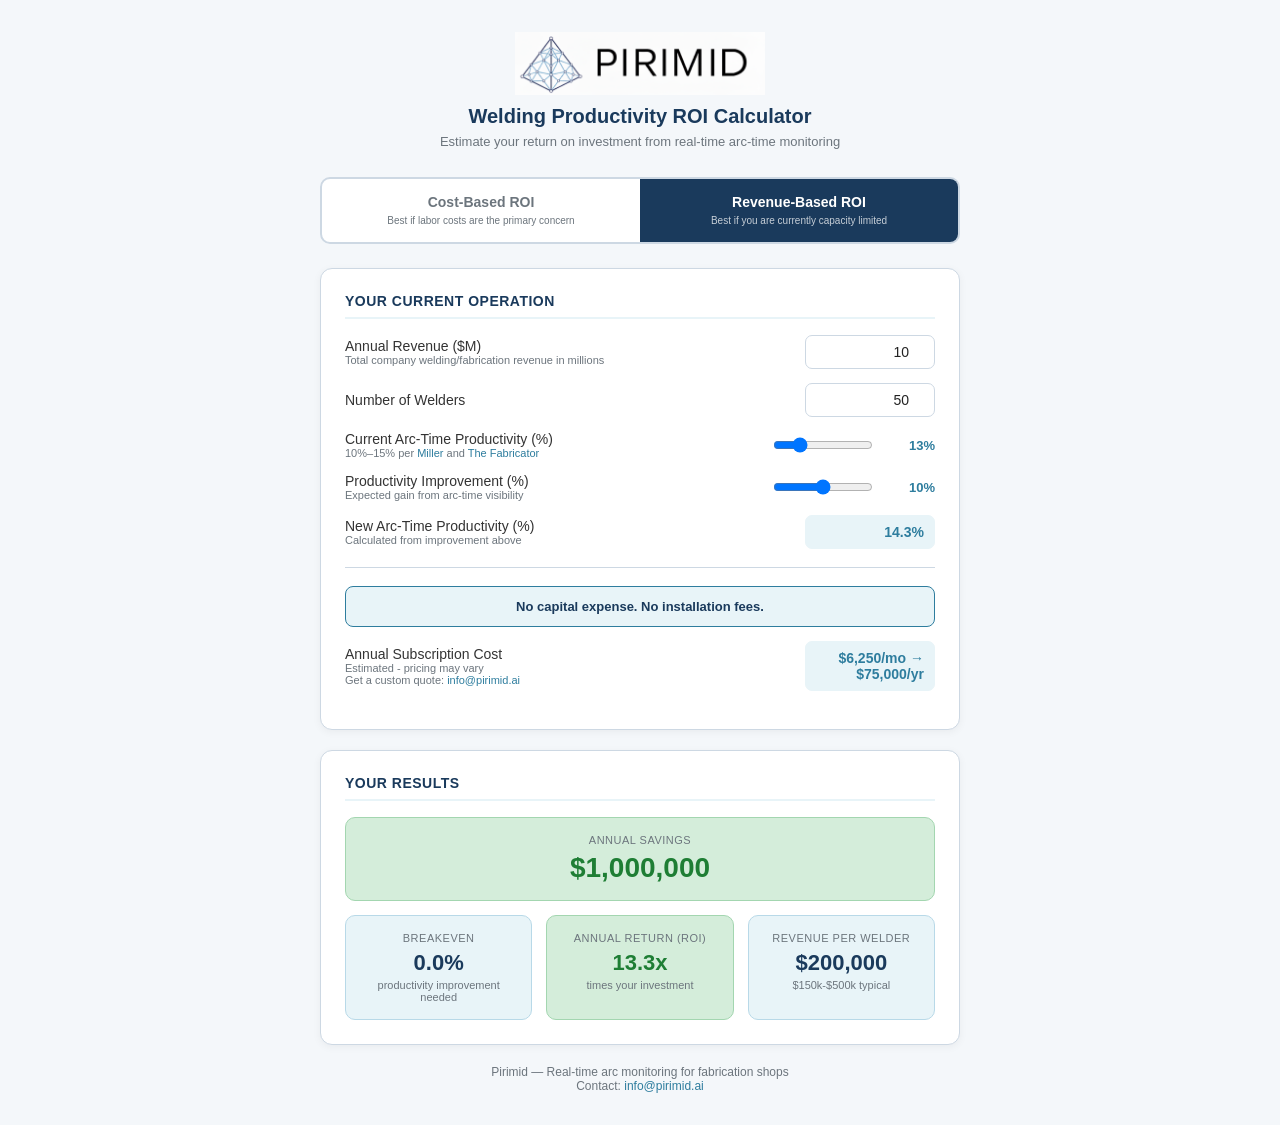
==== pirimid_roi_calculator.html @ 6e3d5af0 "Updated ROI" ====
<!DOCTYPE html>
<html lang="en">

<head>
  <meta charset="UTF-8" />
  <meta name="viewport" content="width=device-width, initial-scale=1.0" />
  <title>Pirimid ROI Calculator</title>
  <link rel="icon" type="image/png" href="PirimidLogo.png">
  <style>
    :root {
      --primary: #1a3a5c;
      --accent: #2e7d9e;
      --accent-light: #e8f4f8;
      --green: #1e7e34;
      --green-light: #d4edda;
      --border: #cdd8e3;
      --muted: #6c757d;
      --white: #ffffff;
      --bg: #f4f7fa;
    }

    * {
      box-sizing: border-box;
      margin: 0;
      padding: 0;
    }

    body {
      font-family: 'Segoe UI', Arial, sans-serif;
      background: var(--bg);
      color: #222;
      min-height: 100vh;
      padding: 32px 16px;
    }

    a {
      color: var(--accent);
      text-decoration: none;
    }

    a:hover {
      text-decoration: underline;
    }

    .container {
      max-width: 640px;
      margin: 0 auto;
    }

    header {
      text-align: center;
      margin-bottom: 28px;
    }

    header .logo {
      font-size: 22px;
      font-weight: 700;
      color: var(--primary);
      letter-spacing: 1px;
    }

    header .logo span {
      color: var(--accent);
    }

    header h1 {
      font-size: 20px;
      font-weight: 600;
      color: var(--primary);
      margin-top: 4px;
    }

    header p {
      font-size: 13px;
      color: var(--muted);
      margin-top: 6px;
    }

    .mode-toggle {
      display: flex;
      background: var(--white);
      border: 2px solid var(--border);
      border-radius: 10px;
      overflow: hidden;
      margin-bottom: 24px;
    }

    .mode-btn {
      flex: 1;
      padding: 14px 10px;
      border: none;
      background: transparent;
      cursor: pointer;
      font-size: 14px;
      font-weight: 600;
      color: var(--muted);
      transition: all 0.2s;
      text-align: center;
      line-height: 1.4;
    }

    .mode-btn .tag {
      display: block;
      font-size: 10px;
      font-weight: 400;
      color: var(--muted);
      margin-top: 2px;
    }

    .mode-btn.active {
      background: var(--primary);
      color: var(--white);
    }

    .mode-btn.active .tag {
      color: rgba(255, 255, 255, 0.75);
    }

    .card {
      background: var(--white);
      border-radius: 12px;
      border: 1px solid var(--border);
      padding: 24px;
      margin-bottom: 20px;
      box-shadow: 0 2px 8px rgba(0, 0, 0, 0.05);
    }

    .card h2 {
      font-size: 14px;
      font-weight: 700;
      color: var(--primary);
      text-transform: uppercase;
      letter-spacing: 0.5px;
      margin-bottom: 16px;
      padding-bottom: 8px;
      border-bottom: 2px solid var(--accent-light);
    }

    .field {
      display: flex;
      align-items: center;
      justify-content: space-between;
      margin-bottom: 14px;
      gap: 12px;
    }

    .field label {
      font-size: 14px;
      color: #333;
      flex: 1;
      min-width: 0;
    }

    .field label .hint {
      display: block;
      font-size: 11px;
      color: var(--muted);
      font-weight: 400;
    }

    .field input[type="number"] {
      width: 130px;
      padding: 8px 10px;
      border: 1.5px solid var(--border);
      border-radius: 7px;
      font-size: 14px;
      text-align: right;
      color: #222;
      transition: border-color 0.15s;
      flex-shrink: 0;
    }

    .field input[type="number"]:focus {
      outline: none;
      border-color: var(--accent);
    }

    .field input[type="range"] {
      width: 100px;
      flex-shrink: 0;
    }

    .range-val {
      width: 50px;
      text-align: right;
      font-size: 13px;
      font-weight: 600;
      color: var(--accent);
      flex-shrink: 0;
    }

    .field .computed {
      width: 130px;
      padding: 8px 10px;
      border: 1.5px solid var(--accent-light);
      border-radius: 7px;
      font-size: 14px;
      text-align: right;
      color: var(--accent);
      font-weight: 600;
      background: var(--accent-light);
      flex-shrink: 0;
    }

    .results-grid {
      display: grid;
      grid-template-columns: 1fr 1fr 1fr;
      gap: 14px;
    }

    .result-box {
      background: var(--accent-light);
      border-radius: 10px;
      padding: 16px 14px;
      text-align: center;
      border: 1px solid #b8d9e8;
    }

    .result-box.highlight {
      background: var(--green-light);
      border-color: #a3d6b0;
    }

    .result-box .label {
      font-size: 11px;
      text-transform: uppercase;
      letter-spacing: 0.5px;
      color: var(--muted);
      margin-bottom: 6px;
    }

    .result-box .value {
      font-size: 22px;
      font-weight: 700;
      color: var(--primary);
    }

    .result-box.highlight .value {
      color: var(--green);
    }

    .result-box .sub {
      font-size: 11px;
      color: var(--muted);
      margin-top: 3px;
    }

    .results-full {
      background: var(--green-light);
      border: 1px solid #a3d6b0;
      border-radius: 10px;
      padding: 16px 14px;
      text-align: center;
      margin-bottom: 14px;
    }

    .results-full .label {
      font-size: 11px;
      text-transform: uppercase;
      letter-spacing: 0.5px;
      color: var(--muted);
      margin-bottom: 6px;
    }

    .results-full .value {
      font-size: 28px;
      font-weight: 700;
      color: var(--green);
    }

    .divider {
      border: none;
      border-top: 1px solid var(--border);
      margin: 18px 0;
    }

    .promo-box {
      background: var(--accent-light);
      border: 1px solid var(--accent);
      border-radius: 8px;
      padding: 12px 16px;
      text-align: center;
      font-size: 13px;
      font-weight: 600;
      color: var(--primary);
      margin-bottom: 14px;
    }

    footer {
      text-align: center;
      font-size: 12px;
      color: var(--muted);
      margin-top: 8px;
    }

    .hidden {
      display: none !important;
    }
  </style>
</head>

<body>
  <div class="container">

    <header>
      <div class="logo"><a href="index.html"><img src="PirimidLogoWebsite.png" alt="Pirimid Logo" width="250"></a></div>
      <h1>Welding Productivity ROI Calculator</h1>
      <p>Estimate your return on investment from real-time arc-time monitoring</p>
    </header>

    <div class="mode-toggle">
      <button class="mode-btn" id="btn-cost" onclick="setMode('cost')">
        Cost-Based ROI
        <span class="tag">Best if labor costs are the primary concern</span>
      </button>
      <button class="mode-btn active" id="btn-revenue" onclick="setMode('revenue')">
        Revenue-Based ROI
        <span class="tag">Best if you are currently capacity limited</span>
      </button>
    </div>

    <!-- COST-BASED PANEL -->
    <div id="panel-cost" class="hidden">
      <div class="card">
        <h2>Your Current Operation</h2>

        <div class="field">
          <label>Welder Hourly Rate
            <span class="hint">Fully-loaded $/hr including benefits</span>
          </label>
          <input type="number" id="c-hourly-rate" value="100" min="0" oninput="calcCost()" />
        </div>

        <div class="field">
          <label>Number of Welders</label>
          <input type="number" id="c-welders" value="1" min="1" oninput="calcCost()" />
        </div>

        <div class="field">
          <label>Shifts per Day</label>
          <input type="number" id="c-shifts" value="1" min="1" max="3" oninput="calcCost()" />
        </div>

        <div class="field">
          <label>Working Days per Year</label>
          <input type="number" id="c-days" value="250" min="1" max="365" oninput="calcCost()" />
        </div>

        <div class="field">
          <label>Current Arc-Time Productivity (%)
            <span class="hint">10%–15% per <a
                href="https://www.millerwelds.com/resources/article-library/what-is-welding-arc-on-time-and-are-you-overestimating-it#:~:text=Overestimating%20welding%20arc%2Don%20time,is%20only%2010%2D12%25."
                target="_blank" rel="noopener noreferrer">Miller</a> and <a
                href="https://www.thefabricator.com/thewelder/article/arcwelding/maximizing-arc-on-time#:~:text=%E2%80%9CFive%20years%20ago%2C%20the%20operator,them%20away%20from%20actually%20welding%3F"
                target="_blank" rel="noopener noreferrer">The Fabricator</a></span>
          </label>
          <input type="range" id="c-current-arc" min="5" max="40" value="13" oninput="calcCost()" />
          <span class="range-val" id="c-current-arc-val">13%</span>
        </div>

        <div class="field">
          <label>Productivity Improvement (%)
            <span class="hint">Expected gain from arc-time visibility</span>
          </label>
          <input type="range" id="c-improvement" min="0" max="20" value="10" oninput="calcCost()" />
          <span class="range-val" id="c-improvement-val">10%</span>
        </div>

        <div class="field">
          <label>New Arc-Time Productivity (%)
            <span class="hint">Calculated from improvement above</span>
          </label>
          <div class="computed" id="c-new-arc">—</div>
        </div>

        <hr class="divider" />

        <div class="promo-box">No capital expense. No installation fees.</div>

        <div class="field">
          <label>Annual Subscription Cost
            <span class="hint">Estimated - pricing may vary</span>
            <span class="hint">Get a custom quote: <a href="mailto:info@pirimid.ai">info@pirimid.ai</a></span>
          </label>
          <div class="computed" id="c-cost-display">—</div>
        </div>
      </div>

      <div class="card">
        <h2>Your Results</h2>
        <div class="results-full">
          <div class="label">Annual Savings</div>
          <div class="value" id="c-savings">—</div>
        </div>
        <div class="results-grid">
          <div class="result-box">
            <div class="label">Breakeven</div>
            <div class="value" id="c-breakeven">—</div>
            <div class="sub">productivity improvement needed</div>
          </div>
          <div class="result-box highlight">
            <div class="label">Annual Return (ROI)</div>
            <div class="value" id="c-roi">—</div>
            <div class="sub">times your investment</div>
          </div>
          <div class="result-box">
            <div class="label">Annual Cost per Welder</div>
            <div class="value" id="c-annual-cost">—</div>
          </div>
        </div>
      </div>
    </div>

    <!-- REVENUE-BASED PANEL -->
    <div id="panel-revenue">
      <div class="card">
        <h2>Your Current Operation</h2>

        <div class="field">
          <label>Annual Revenue ($M)
            <span class="hint">Total company welding/fabrication revenue in millions</span>
          </label>
          <input type="number" id="r-revenue" value="10" min="0" oninput="calcRevenue()" />
        </div>

        <div class="field">
          <label>Number of Welders</label>
          <input type="number" id="r-welders" value="50" min="1" oninput="calcRevenue()" />
        </div>

        <div class="field">
          <label>Current Arc-Time Productivity (%)
            <span class="hint">10%–15% per <a
                href="https://www.millerwelds.com/resources/article-library/what-is-welding-arc-on-time-and-are-you-overestimating-it#:~:text=Overestimating%20welding%20arc%2Don%20time,is%20only%2010%2D12%25."
                target="_blank" rel="noopener noreferrer">Miller</a> and <a
                href="https://www.thefabricator.com/thewelder/article/arcwelding/maximizing-arc-on-time#:~:text=%E2%80%9CFive%20years%20ago%2C%20the%20operator,them%20away%20from%20actually%20welding%3F"
                target="_blank" rel="noopener noreferrer">The Fabricator</a></span>
          </label>
          <input type="range" id="r-current-arc" min="5" max="40" value="13" oninput="calcRevenue()" />
          <span class="range-val" id="r-current-arc-val">13%</span>
        </div>

        <div class="field">
          <label>Productivity Improvement (%)
            <span class="hint">Expected gain from arc-time visibility</span>
          </label>
          <input type="range" id="r-improvement" min="0" max="20" value="10" oninput="calcRevenue()" />
          <span class="range-val" id="r-improvement-val">10%</span>
        </div>

        <div class="field">
          <label>New Arc-Time Productivity (%)
            <span class="hint">Calculated from improvement above</span>
          </label>
          <div class="computed" id="r-new-arc">—</div>
        </div>

        <hr class="divider" />

        <div class="promo-box">No capital expense. No installation fees.</div>

        <div class="field">
          <label>Annual Subscription Cost
            <span class="hint">Estimated - pricing may vary</span>
            <span class="hint">Get a custom quote: <a href="mailto:info@pirimid.ai">info@pirimid.ai</a></span>
          </label>
          <div class="computed" id="r-cost-display">—</div>
        </div>
      </div>

      <div class="card">
        <h2>Your Results</h2>
        <div class="results-full">
          <div class="label">Annual Savings</div>
          <div class="value" id="r-add-revenue">—</div>
        </div>
        <div class="results-grid">
          <div class="result-box">
            <div class="label">Breakeven</div>
            <div class="value" id="r-breakeven">—</div>
            <div class="sub">productivity improvement needed</div>
          </div>
          <div class="result-box highlight">
            <div class="label">Annual Return (ROI)</div>
            <div class="value" id="r-roi">—</div>
            <div class="sub">times your investment</div>
          </div>
          <div class="result-box">
            <div class="label">Revenue per Welder</div>
            <div class="value" id="r-rev-per-welder">—</div>
            <div class="sub">$150k-$500k typical</div>
          </div>
        </div>
      </div>
    </div>

    <footer>Pirimid &mdash; Real-time arc monitoring for fabrication shops<br />
      Contact: <a href="mailto:info@pirimid.ai">info@pirimid.ai</a></footer>

  </div>

  <script>
    function setMode(mode) {
      document.getElementById('panel-cost').classList.toggle('hidden', mode !== 'cost');
      document.getElementById('panel-revenue').classList.toggle('hidden', mode !== 'revenue');
      document.getElementById('btn-cost').classList.toggle('active', mode === 'cost');
      document.getElementById('btn-revenue').classList.toggle('active', mode === 'revenue');
    }

    function fmt(n) {
      if (!isFinite(n)) return '—';
      return '$' + Math.round(n).toLocaleString();
    }

    function fmtX(n) {
      if (!isFinite(n) || n <= 0) return '—';
      return n.toFixed(1) + 'x';
    }

    function fmtBreakevenPercent(n) {
      if (!isFinite(n) || n <= 0) return '—';
      return n.toFixed(1) + '%';
    }

    function calcCost() {
      const rate = parseFloat(document.getElementById('c-hourly-rate').value) || 0;
      const welders = parseFloat(document.getElementById('c-welders').value) || 0;
      const shifts = parseFloat(document.getElementById('c-shifts').value) || 0;
      const days = parseFloat(document.getElementById('c-days').value) || 0;
      const currentArc = parseFloat(document.getElementById('c-current-arc').value) || 0;
      const improve = parseFloat(document.getElementById('c-improvement').value) / 100 || 0;

      document.getElementById('c-current-arc-val').textContent = document.getElementById('c-current-arc').value + '%';
      document.getElementById('c-improvement-val').textContent = document.getElementById('c-improvement').value + '%';

      const newArc = currentArc * (1 + improve);
      const subMonthly = welders * 125;
      const subAnnual = subMonthly * 12;

      const hoursPerShift = 8;
      const annualHoursPerWelder = hoursPerShift * days;
      const breakevenImprove = annualHoursPerWelder > 0 && rate > 0 ? (125 * 12) / (rate * annualHoursPerWelder) * 100 : Infinity;
      const laborAnnualCost = rate * welders * shifts * hoursPerShift * days;
      const costPerWelder = welders > 0 ? laborAnnualCost / welders : 0;
      const savings = laborAnnualCost * improve;
      const roi = subAnnual > 0 ? savings / subAnnual : Infinity;

      document.getElementById('c-new-arc').textContent = newArc.toFixed(1) + '%';
      document.getElementById('c-cost-display').textContent = '$' + subMonthly.toLocaleString() + '/mo \u2192 $' + subAnnual.toLocaleString() + '/yr';
      document.getElementById('c-annual-cost').textContent = fmt(costPerWelder);
      document.getElementById('c-savings').textContent = fmt(savings);
      document.getElementById('c-breakeven').textContent = fmtBreakevenPercent(breakevenImprove);
      document.getElementById('c-roi').textContent = fmtX(roi);
    }

    function calcRevenue() {
      const revenueM = parseFloat(document.getElementById('r-revenue').value) || 0;
      const revenue = revenueM * 1000000;
      const welders = parseFloat(document.getElementById('r-welders').value) || 0;
      const currentArc = parseFloat(document.getElementById('r-current-arc').value) || 0;
      const improve = parseFloat(document.getElementById('r-improvement').value) / 100 || 0;

      document.getElementById('r-current-arc-val').textContent = document.getElementById('r-current-arc').value + '%';
      document.getElementById('r-improvement-val').textContent = document.getElementById('r-improvement').value + '%';

      const newArc = currentArc * (1 + improve);
      const subMonthly = welders * 125;
      const subAnnual = subMonthly * 12;
      const breakevenImprove = revenue > 0 ? (125 * 12) / revenue * 100 : Infinity;
      const revPerWelder = welders > 0 ? revenue / welders : 0;
      const gainPts = newArc - currentArc;
      const gainPct = currentArc > 0 ? gainPts / currentArc : 0;
      const addRevenue = revenue * gainPct;
      const roi = subAnnual > 0 ? addRevenue / subAnnual : Infinity;

      document.getElementById('r-new-arc').textContent = newArc.toFixed(1) + '%';
      document.getElementById('r-cost-display').textContent = '$' + subMonthly.toLocaleString() + '/mo \u2192 $' + subAnnual.toLocaleString() + '/yr';
      document.getElementById('r-add-revenue').textContent = fmt(addRevenue);
      document.getElementById('r-rev-per-welder').textContent = fmt(revPerWelder);
      document.getElementById('r-breakeven').textContent = fmtBreakevenPercent(breakevenImprove);
      document.getElementById('r-roi').textContent = fmtX(roi);
    }

    calcCost();
    calcRevenue();
  </script>
</body>

</html>
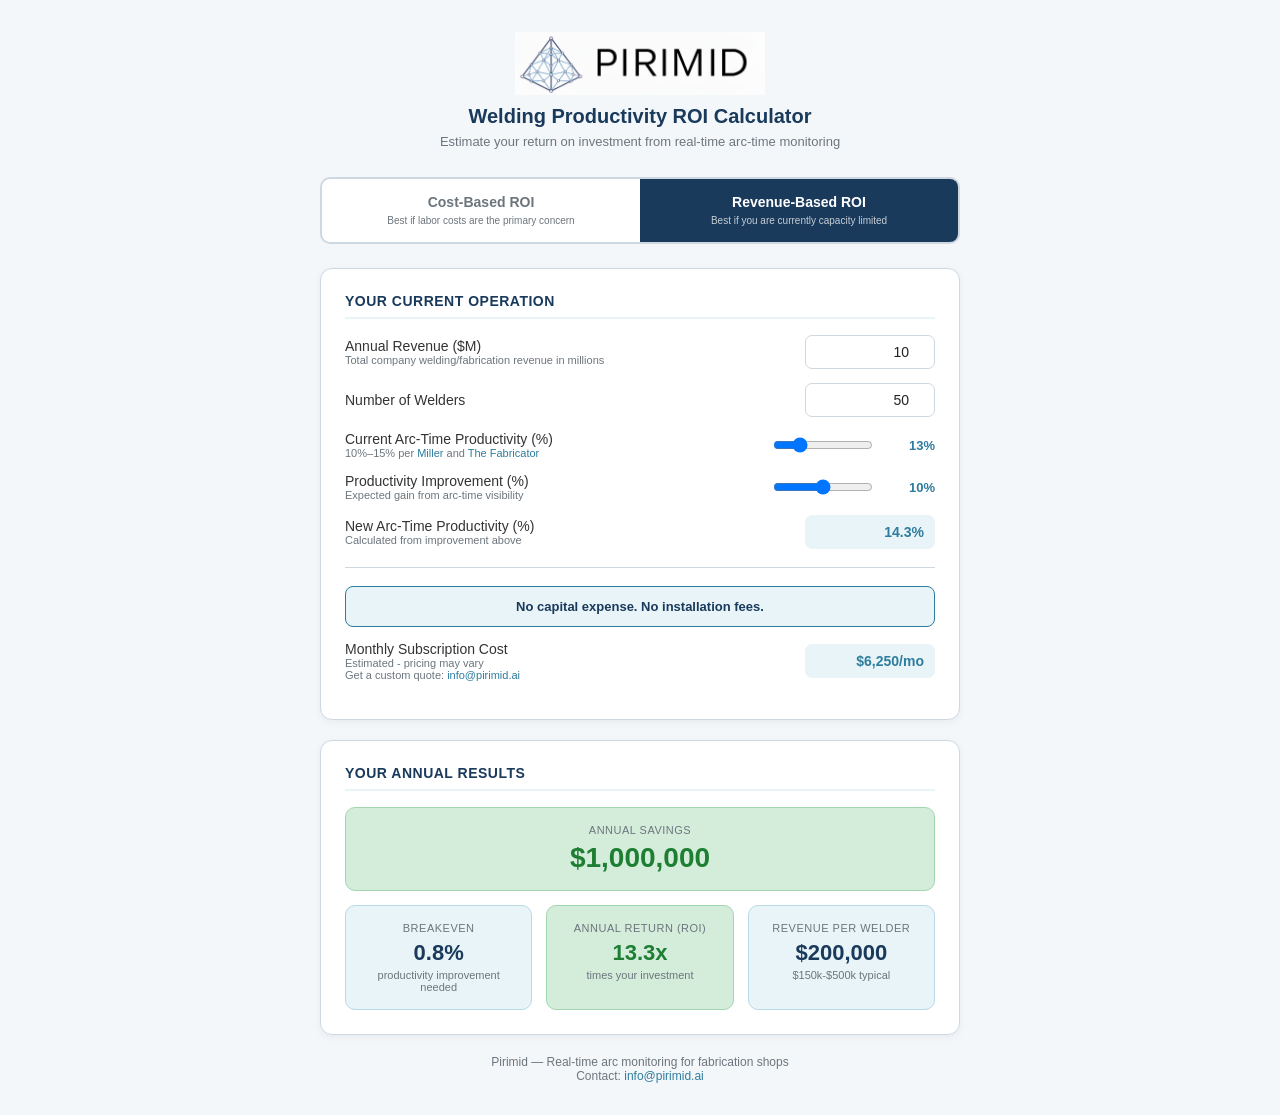
==== commit ad91a138: "Updated wording." ====
--- a/pirimid_roi_calculator.html
+++ b/pirimid_roi_calculator.html
@@ -333,7 +333,7 @@
 
         <div class="field">
           <label>Number of Welders</label>
-          <input type="number" id="c-welders" value="1" min="1" oninput="calcCost()" />
+          <input type="number" id="c-welders" value="10" min="1" oninput="calcCost()" />
         </div>
 
         <div class="field">
@@ -378,7 +378,7 @@
         <div class="promo-box">No capital expense. No installation fees.</div>
 
         <div class="field">
-          <label>Annual Subscription Cost
+          <label>Monthly Subscription Cost
             <span class="hint">Estimated - pricing may vary</span>
             <span class="hint">Get a custom quote: <a href="mailto:info@pirimid.ai">info@pirimid.ai</a></span>
           </label>
@@ -387,7 +387,7 @@
       </div>
 
       <div class="card">
-        <h2>Your Results</h2>
+        <h2>Your Annual Results</h2>
         <div class="results-full">
           <div class="label">Annual Savings</div>
           <div class="value" id="c-savings">—</div>
@@ -404,7 +404,7 @@
             <div class="sub">times your investment</div>
           </div>
           <div class="result-box">
-            <div class="label">Annual Cost per Welder</div>
+            <div class="label">Labor Cost per Welder</div>
             <div class="value" id="c-annual-cost">—</div>
           </div>
         </div>
@@ -460,7 +460,7 @@
         <div class="promo-box">No capital expense. No installation fees.</div>
 
         <div class="field">
-          <label>Annual Subscription Cost
+          <label>Monthly Subscription Cost
             <span class="hint">Estimated - pricing may vary</span>
             <span class="hint">Get a custom quote: <a href="mailto:info@pirimid.ai">info@pirimid.ai</a></span>
           </label>
@@ -469,7 +469,7 @@
       </div>
 
       <div class="card">
-        <h2>Your Results</h2>
+        <h2>Your Annual Results</h2>
         <div class="results-full">
           <div class="label">Annual Savings</div>
           <div class="value" id="r-add-revenue">—</div>
@@ -546,7 +546,7 @@
       const roi = subAnnual > 0 ? savings / subAnnual : Infinity;
 
       document.getElementById('c-new-arc').textContent = newArc.toFixed(1) + '%';
-      document.getElementById('c-cost-display').textContent = '$' + subMonthly.toLocaleString() + '/mo \u2192 $' + subAnnual.toLocaleString() + '/yr';
+      document.getElementById('c-cost-display').textContent = '$' + subMonthly.toLocaleString() + '/mo';
       document.getElementById('c-annual-cost').textContent = fmt(costPerWelder);
       document.getElementById('c-savings').textContent = fmt(savings);
       document.getElementById('c-breakeven').textContent = fmtBreakevenPercent(breakevenImprove);
@@ -566,7 +566,7 @@
       const newArc = currentArc * (1 + improve);
       const subMonthly = welders * 125;
       const subAnnual = subMonthly * 12;
-      const breakevenImprove = revenue > 0 ? (125 * 12) / revenue * 100 : Infinity;
+      const breakevenImprove = revenue > 0 ? (125 * 12 * welders) / revenue * 100 : Infinity;
       const revPerWelder = welders > 0 ? revenue / welders : 0;
       const gainPts = newArc - currentArc;
       const gainPct = currentArc > 0 ? gainPts / currentArc : 0;
@@ -574,7 +574,7 @@
       const roi = subAnnual > 0 ? addRevenue / subAnnual : Infinity;
 
       document.getElementById('r-new-arc').textContent = newArc.toFixed(1) + '%';
-      document.getElementById('r-cost-display').textContent = '$' + subMonthly.toLocaleString() + '/mo \u2192 $' + subAnnual.toLocaleString() + '/yr';
+      document.getElementById('r-cost-display').textContent = '$' + subMonthly.toLocaleString() + '/mo';
       document.getElementById('r-add-revenue').textContent = fmt(addRevenue);
       document.getElementById('r-rev-per-welder').textContent = fmt(revPerWelder);
       document.getElementById('r-breakeven').textContent = fmtBreakevenPercent(breakevenImprove);
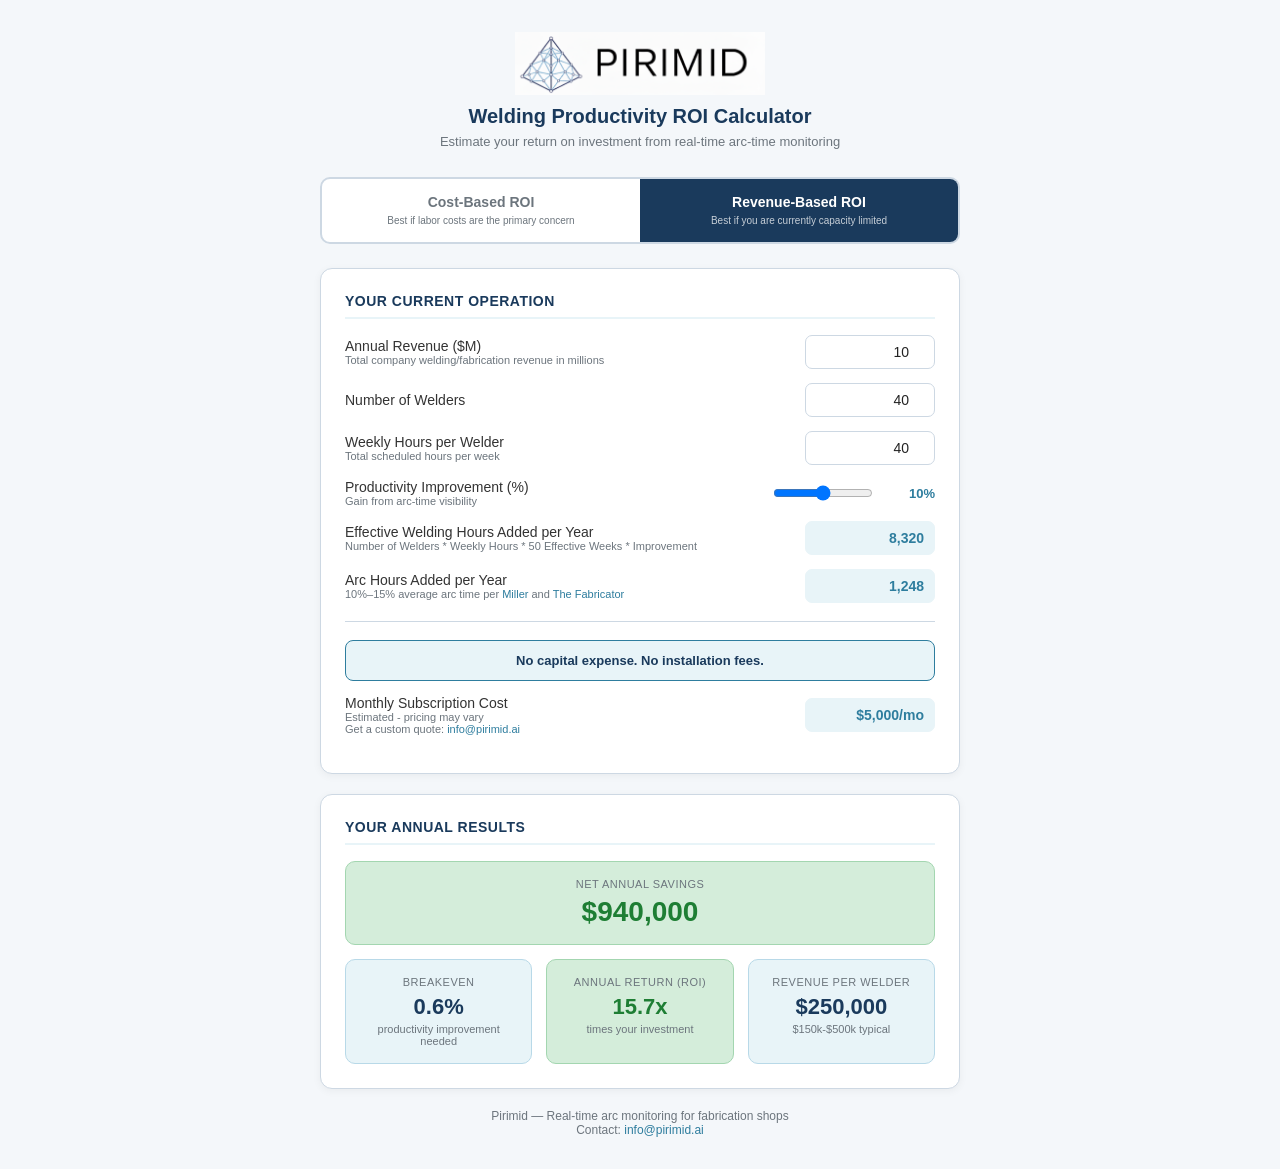
==== commit 8ac8fc7c: "Updated ROI Calculator" ====
--- a/pirimid_roi_calculator.html
+++ b/pirimid_roi_calculator.html
@@ -328,48 +328,44 @@
           <label>Welder Hourly Rate
             <span class="hint">Fully-loaded $/hr including benefits</span>
           </label>
-          <input type="number" id="c-hourly-rate" value="100" min="0" oninput="calcCost()" />
+          <input type="number" id="c-hourly-rate" value="80" min="0" oninput="calcCost()" />
         </div>
 
         <div class="field">
           <label>Number of Welders</label>
-          <input type="number" id="c-welders" value="10" min="1" oninput="calcCost()" />
-        </div>
-
-        <div class="field">
-          <label>Shifts per Day</label>
-          <input type="number" id="c-shifts" value="1" min="1" max="3" oninput="calcCost()" />
-        </div>
-
-        <div class="field">
-          <label>Working Days per Year</label>
-          <input type="number" id="c-days" value="250" min="1" max="365" oninput="calcCost()" />
-        </div>
-
-        <div class="field">
-          <label>Current Arc-Time Productivity (%)
-            <span class="hint">10%–15% per <a
+          <input type="number" id="c-welders" value="40" min="1" oninput="calcCost()" />
+        </div>
+
+        <div class="field">
+          <label>Weekly Hours per Welder
+            <span class="hint">Total scheduled hours per week</span>
+          </label>
+          <input type="number" id="c-weekly-hours" value="40" min="1" oninput="calcCost()" />
+        </div>
+
+        <div class="field">
+          <label>Productivity Improvement (%)
+            <span class="hint">Gain from arc-time visibility</span>
+          </label>
+          <input type="range" id="c-improvement" min="0" max="20" value="10" oninput="calcCost()" />
+          <span class="range-val" id="c-improvement-val">10%</span>
+        </div>
+
+        <div class="field">
+          <label>Effective Welding Hours Added per Year
+            <span class="hint">Number of Welders * Weekly Hours * 52 Weeks * Improvement</span>
+          </label>
+          <div class="computed" id="c-welding-hours">—</div>
+        </div>
+
+        <div class="field">
+          <label>Arc Hours Added per Year
+            <span class="hint">10%–15% average arc time per <a
                 href="https://www.millerwelds.com/resources/article-library/what-is-welding-arc-on-time-and-are-you-overestimating-it#:~:text=Overestimating%20welding%20arc%2Don%20time,is%20only%2010%2D12%25."
                 target="_blank" rel="noopener noreferrer">Miller</a> and <a
                 href="https://www.thefabricator.com/thewelder/article/arcwelding/maximizing-arc-on-time#:~:text=%E2%80%9CFive%20years%20ago%2C%20the%20operator,them%20away%20from%20actually%20welding%3F"
                 target="_blank" rel="noopener noreferrer">The Fabricator</a></span>
           </label>
-          <input type="range" id="c-current-arc" min="5" max="40" value="13" oninput="calcCost()" />
-          <span class="range-val" id="c-current-arc-val">13%</span>
-        </div>
-
-        <div class="field">
-          <label>Productivity Improvement (%)
-            <span class="hint">Expected gain from arc-time visibility</span>
-          </label>
-          <input type="range" id="c-improvement" min="0" max="20" value="10" oninput="calcCost()" />
-          <span class="range-val" id="c-improvement-val">10%</span>
-        </div>
-
-        <div class="field">
-          <label>New Arc-Time Productivity (%)
-            <span class="hint">Calculated from improvement above</span>
-          </label>
           <div class="computed" id="c-new-arc">—</div>
         </div>
 
@@ -389,7 +385,7 @@
       <div class="card">
         <h2>Your Annual Results</h2>
         <div class="results-full">
-          <div class="label">Annual Savings</div>
+          <div class="label">Net Annual Savings</div>
           <div class="value" id="c-savings">—</div>
         </div>
         <div class="results-grid">
@@ -425,33 +421,39 @@
 
         <div class="field">
           <label>Number of Welders</label>
-          <input type="number" id="r-welders" value="50" min="1" oninput="calcRevenue()" />
-        </div>
-
-        <div class="field">
-          <label>Current Arc-Time Productivity (%)
-            <span class="hint">10%–15% per <a
+          <input type="number" id="r-welders" value="40" min="1" oninput="calcRevenue()" />
+        </div>
+
+        <div class="field">
+          <label>Weekly Hours per Welder
+            <span class="hint">Total scheduled hours per week</span>
+          </label>
+          <input type="number" id="r-weekly-hours" value="40" min="1" oninput="calcRevenue()" />
+        </div>
+
+        <div class="field">
+          <label>Productivity Improvement (%)
+            <span class="hint">Gain from arc-time visibility</span>
+          </label>
+          <input type="range" id="r-improvement" min="0" max="20" value="10" oninput="calcRevenue()" />
+          <span class="range-val" id="r-improvement-val">10%</span>
+        </div>
+
+        <div class="field">
+          <label>Effective Welding Hours Added per Year
+            <span class="hint">Number of Welders * Weekly Hours * 50 Effective Weeks * Improvement</span>
+          </label>
+          <div class="computed" id="r-welding-hours">—</div>
+        </div>
+
+        <div class="field">
+          <label>Arc Hours Added per Year
+            <span class="hint">10%–15% average arc time per <a
                 href="https://www.millerwelds.com/resources/article-library/what-is-welding-arc-on-time-and-are-you-overestimating-it#:~:text=Overestimating%20welding%20arc%2Don%20time,is%20only%2010%2D12%25."
                 target="_blank" rel="noopener noreferrer">Miller</a> and <a
                 href="https://www.thefabricator.com/thewelder/article/arcwelding/maximizing-arc-on-time#:~:text=%E2%80%9CFive%20years%20ago%2C%20the%20operator,them%20away%20from%20actually%20welding%3F"
                 target="_blank" rel="noopener noreferrer">The Fabricator</a></span>
           </label>
-          <input type="range" id="r-current-arc" min="5" max="40" value="13" oninput="calcRevenue()" />
-          <span class="range-val" id="r-current-arc-val">13%</span>
-        </div>
-
-        <div class="field">
-          <label>Productivity Improvement (%)
-            <span class="hint">Expected gain from arc-time visibility</span>
-          </label>
-          <input type="range" id="r-improvement" min="0" max="20" value="10" oninput="calcRevenue()" />
-          <span class="range-val" id="r-improvement-val">10%</span>
-        </div>
-
-        <div class="field">
-          <label>New Arc-Time Productivity (%)
-            <span class="hint">Calculated from improvement above</span>
-          </label>
           <div class="computed" id="r-new-arc">—</div>
         </div>
 
@@ -471,7 +473,7 @@
       <div class="card">
         <h2>Your Annual Results</h2>
         <div class="results-full">
-          <div class="label">Annual Savings</div>
+          <div class="label">Net Annual Savings</div>
           <div class="value" id="r-add-revenue">—</div>
         </div>
         <div class="results-grid">
@@ -525,30 +527,28 @@
     function calcCost() {
       const rate = parseFloat(document.getElementById('c-hourly-rate').value) || 0;
       const welders = parseFloat(document.getElementById('c-welders').value) || 0;
-      const shifts = parseFloat(document.getElementById('c-shifts').value) || 0;
-      const days = parseFloat(document.getElementById('c-days').value) || 0;
-      const currentArc = parseFloat(document.getElementById('c-current-arc').value) || 0;
+      const weeklyHours = parseFloat(document.getElementById('c-weekly-hours').value) || 0;
       const improve = parseFloat(document.getElementById('c-improvement').value) / 100 || 0;
 
-      document.getElementById('c-current-arc-val').textContent = document.getElementById('c-current-arc').value + '%';
       document.getElementById('c-improvement-val').textContent = document.getElementById('c-improvement').value + '%';
 
-      const newArc = currentArc * (1 + improve);
+      const weldingHoursAdded = welders * weeklyHours * 52 * improve;
+      const arcHoursAdded = weldingHoursAdded * 0.15;
       const subMonthly = welders * 125;
       const subAnnual = subMonthly * 12;
-
-      const hoursPerShift = 8;
-      const annualHoursPerWelder = hoursPerShift * days;
+      const annualHoursPerWelder = weeklyHours * 52;
       const breakevenImprove = annualHoursPerWelder > 0 && rate > 0 ? (125 * 12) / (rate * annualHoursPerWelder) * 100 : Infinity;
-      const laborAnnualCost = rate * welders * shifts * hoursPerShift * days;
+      const laborAnnualCost = rate * welders * weeklyHours * 52;
       const costPerWelder = welders > 0 ? laborAnnualCost / welders : 0;
-      const savings = laborAnnualCost * improve;
-      const roi = subAnnual > 0 ? savings / subAnnual : Infinity;
-
-      document.getElementById('c-new-arc').textContent = newArc.toFixed(1) + '%';
+      const savings = rate * weldingHoursAdded;
+      const netSavings = savings - subAnnual;
+      const roi = subAnnual > 0 ? netSavings / subAnnual : Infinity;
+
+      document.getElementById('c-welding-hours').textContent = Math.round(weldingHoursAdded).toLocaleString();
+      document.getElementById('c-new-arc').textContent = Math.round(arcHoursAdded).toLocaleString();
       document.getElementById('c-cost-display').textContent = '$' + subMonthly.toLocaleString() + '/mo';
       document.getElementById('c-annual-cost').textContent = fmt(costPerWelder);
-      document.getElementById('c-savings').textContent = fmt(savings);
+      document.getElementById('c-savings').textContent = fmt(netSavings);
       document.getElementById('c-breakeven').textContent = fmtBreakevenPercent(breakevenImprove);
       document.getElementById('c-roi').textContent = fmtX(roi);
     }
@@ -557,25 +557,26 @@
       const revenueM = parseFloat(document.getElementById('r-revenue').value) || 0;
       const revenue = revenueM * 1000000;
       const welders = parseFloat(document.getElementById('r-welders').value) || 0;
-      const currentArc = parseFloat(document.getElementById('r-current-arc').value) || 0;
+      const weeklyHours = parseFloat(document.getElementById('r-weekly-hours').value) || 0;
       const improve = parseFloat(document.getElementById('r-improvement').value) / 100 || 0;
 
-      document.getElementById('r-current-arc-val').textContent = document.getElementById('r-current-arc').value + '%';
       document.getElementById('r-improvement-val').textContent = document.getElementById('r-improvement').value + '%';
 
-      const newArc = currentArc * (1 + improve);
+      const weldingHoursAdded = welders * weeklyHours * 52 * improve;
+      const arcHoursAdded = weldingHoursAdded * 0.15;
       const subMonthly = welders * 125;
       const subAnnual = subMonthly * 12;
       const breakevenImprove = revenue > 0 ? (125 * 12 * welders) / revenue * 100 : Infinity;
       const revPerWelder = welders > 0 ? revenue / welders : 0;
-      const gainPts = newArc - currentArc;
-      const gainPct = currentArc > 0 ? gainPts / currentArc : 0;
+      const gainPct = improve;
       const addRevenue = revenue * gainPct;
-      const roi = subAnnual > 0 ? addRevenue / subAnnual : Infinity;
-
-      document.getElementById('r-new-arc').textContent = newArc.toFixed(1) + '%';
+      const netAddRevenue = addRevenue - subAnnual;
+      const roi = subAnnual > 0 ? netAddRevenue / subAnnual : Infinity;
+
+      document.getElementById('r-welding-hours').textContent = Math.round(weldingHoursAdded).toLocaleString();
+      document.getElementById('r-new-arc').textContent = Math.round(arcHoursAdded).toLocaleString();
       document.getElementById('r-cost-display').textContent = '$' + subMonthly.toLocaleString() + '/mo';
-      document.getElementById('r-add-revenue').textContent = fmt(addRevenue);
+      document.getElementById('r-add-revenue').textContent = fmt(netAddRevenue);
       document.getElementById('r-rev-per-welder').textContent = fmt(revPerWelder);
       document.getElementById('r-breakeven').textContent = fmtBreakevenPercent(breakevenImprove);
       document.getElementById('r-roi').textContent = fmtX(roi);
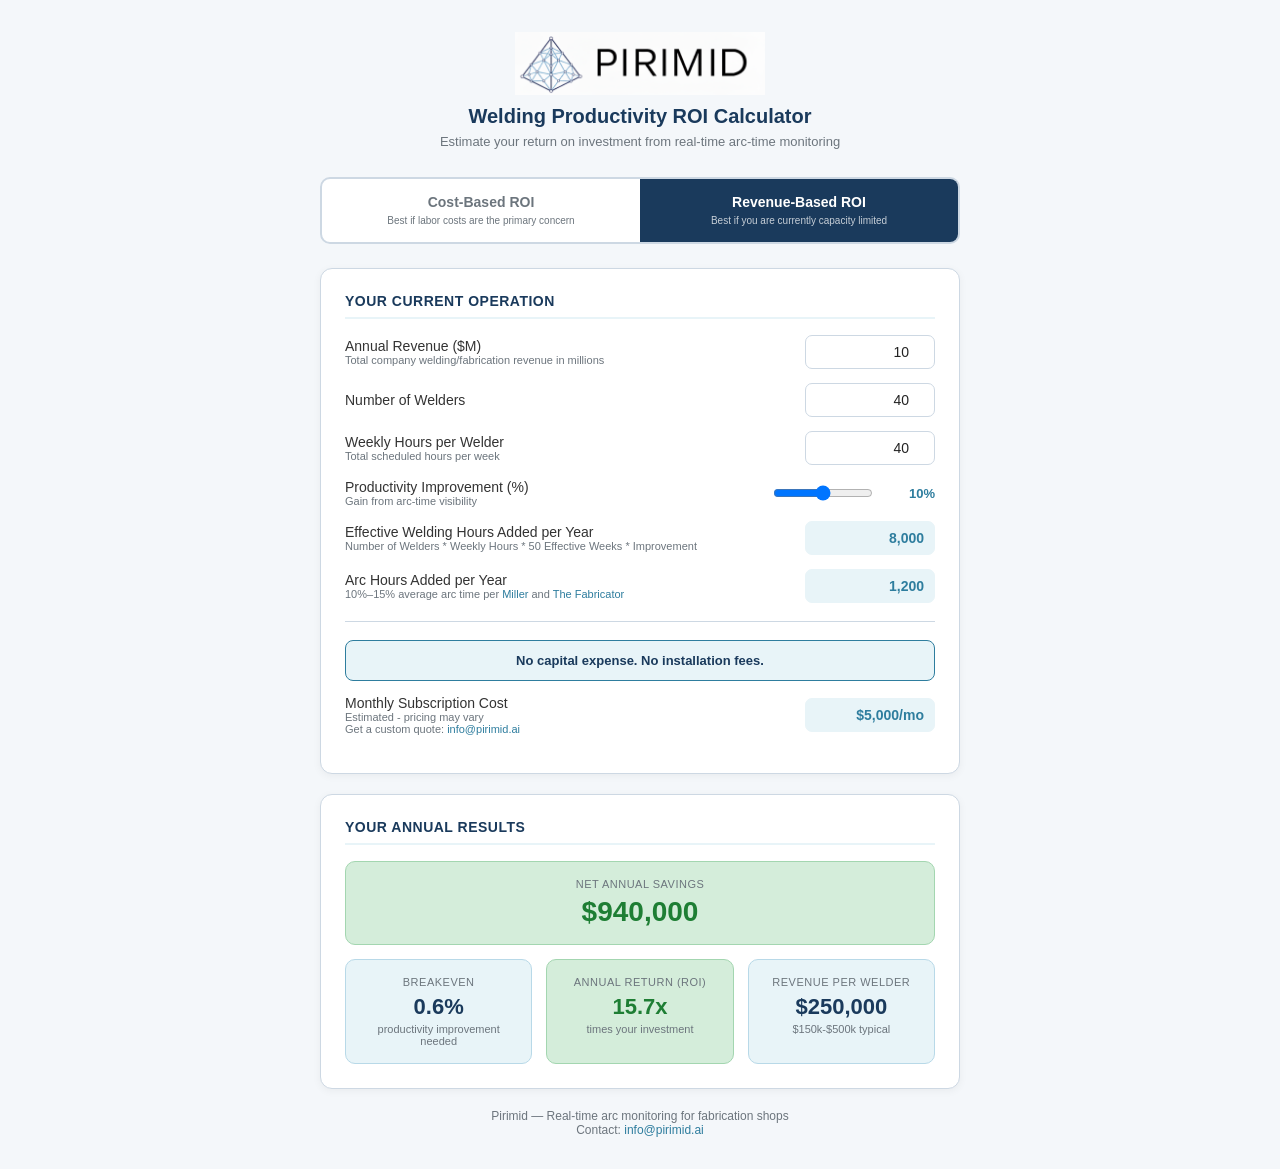
==== commit 0a9d676f: "Updated 50 effective weeks per year" ====
--- a/pirimid_roi_calculator.html
+++ b/pirimid_roi_calculator.html
@@ -562,7 +562,7 @@
 
       document.getElementById('r-improvement-val').textContent = document.getElementById('r-improvement').value + '%';
 
-      const weldingHoursAdded = welders * weeklyHours * 52 * improve;
+      const weldingHoursAdded = welders * weeklyHours * 50 * improve;
       const arcHoursAdded = weldingHoursAdded * 0.15;
       const subMonthly = welders * 125;
       const subAnnual = subMonthly * 12;
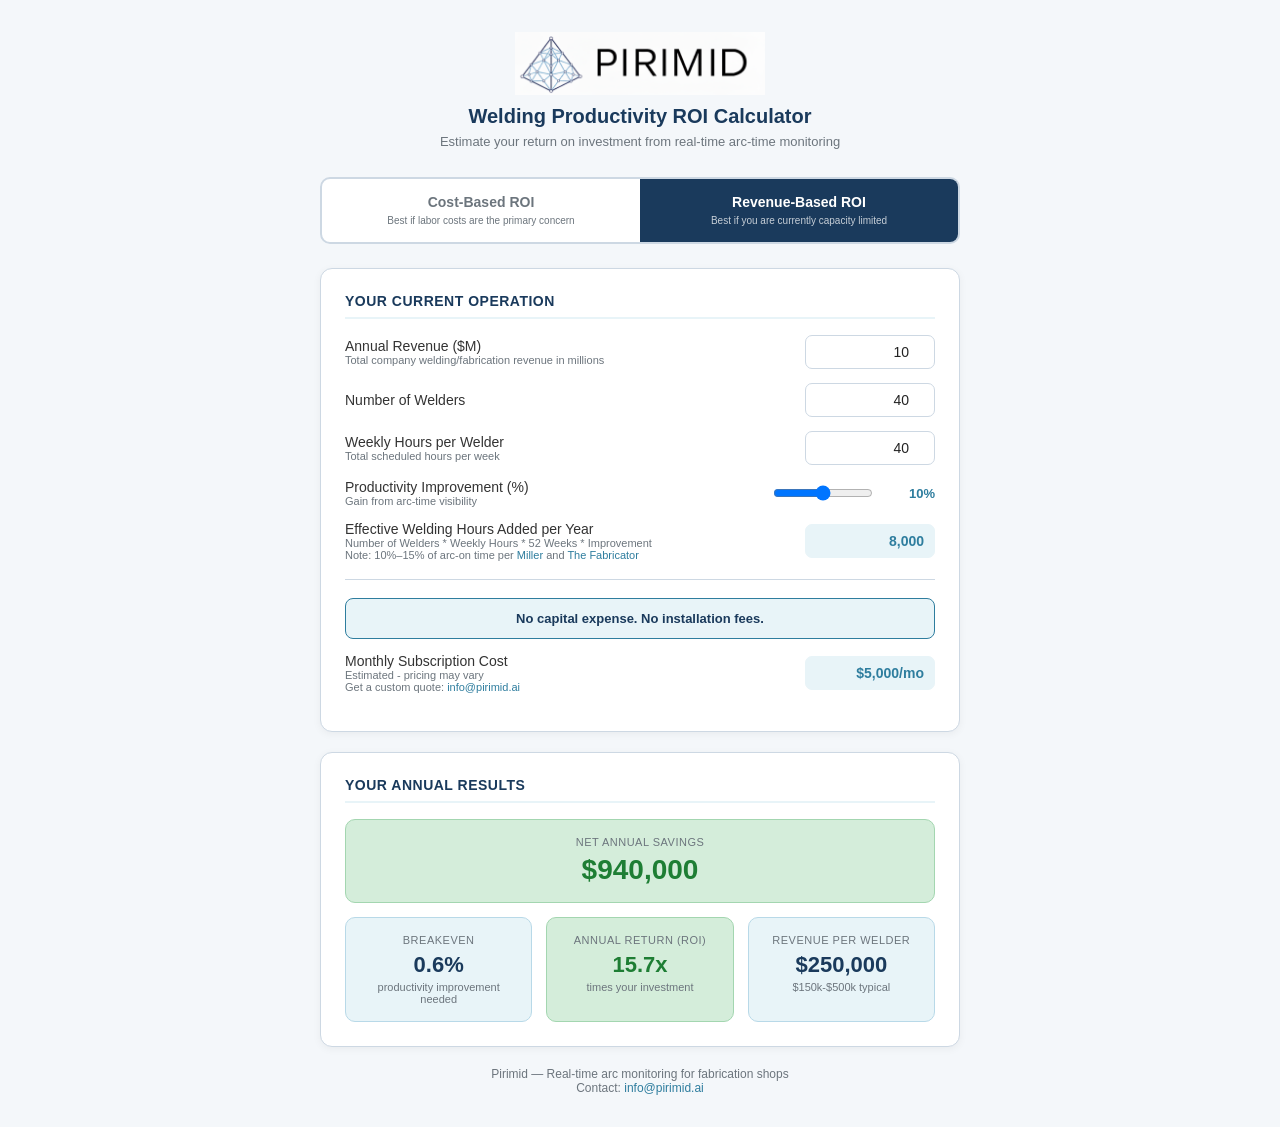
==== commit f74f69a9: "Simplified the outputs for ROI Calculator." ====
--- a/pirimid_roi_calculator.html
+++ b/pirimid_roi_calculator.html
@@ -353,20 +353,14 @@
 
         <div class="field">
           <label>Effective Welding Hours Added per Year
-            <span class="hint">Number of Welders * Weekly Hours * 52 Weeks * Improvement</span>
-          </label>
-          <div class="computed" id="c-welding-hours">—</div>
-        </div>
-
-        <div class="field">
-          <label>Arc Hours Added per Year
-            <span class="hint">10%–15% average arc time per <a
+            <span class="hint">Number of Welders * Weekly Hours * 50 Weeks * Improvement</span>
+            <span class="hint">Note: 10%–15% of arc-on time per <a
                 href="https://www.millerwelds.com/resources/article-library/what-is-welding-arc-on-time-and-are-you-overestimating-it#:~:text=Overestimating%20welding%20arc%2Don%20time,is%20only%2010%2D12%25."
                 target="_blank" rel="noopener noreferrer">Miller</a> and <a
                 href="https://www.thefabricator.com/thewelder/article/arcwelding/maximizing-arc-on-time#:~:text=%E2%80%9CFive%20years%20ago%2C%20the%20operator,them%20away%20from%20actually%20welding%3F"
                 target="_blank" rel="noopener noreferrer">The Fabricator</a></span>
           </label>
-          <div class="computed" id="c-new-arc">—</div>
+          <div class="computed" id="c-welding-hours">—</div>
         </div>
 
         <hr class="divider" />
@@ -441,20 +435,14 @@
 
         <div class="field">
           <label>Effective Welding Hours Added per Year
-            <span class="hint">Number of Welders * Weekly Hours * 50 Effective Weeks * Improvement</span>
-          </label>
-          <div class="computed" id="r-welding-hours">—</div>
-        </div>
-
-        <div class="field">
-          <label>Arc Hours Added per Year
-            <span class="hint">10%–15% average arc time per <a
+            <span class="hint">Number of Welders * Weekly Hours * 52 Weeks * Improvement</span>
+            <span class="hint">Note: 10%–15% of arc-on time per <a
                 href="https://www.millerwelds.com/resources/article-library/what-is-welding-arc-on-time-and-are-you-overestimating-it#:~:text=Overestimating%20welding%20arc%2Don%20time,is%20only%2010%2D12%25."
                 target="_blank" rel="noopener noreferrer">Miller</a> and <a
                 href="https://www.thefabricator.com/thewelder/article/arcwelding/maximizing-arc-on-time#:~:text=%E2%80%9CFive%20years%20ago%2C%20the%20operator,them%20away%20from%20actually%20welding%3F"
                 target="_blank" rel="noopener noreferrer">The Fabricator</a></span>
           </label>
-          <div class="computed" id="r-new-arc">—</div>
+          <div class="computed" id="r-welding-hours">—</div>
         </div>
 
         <hr class="divider" />
@@ -533,7 +521,6 @@
       document.getElementById('c-improvement-val').textContent = document.getElementById('c-improvement').value + '%';
 
       const weldingHoursAdded = welders * weeklyHours * 52 * improve;
-      const arcHoursAdded = weldingHoursAdded * 0.15;
       const subMonthly = welders * 125;
       const subAnnual = subMonthly * 12;
       const annualHoursPerWelder = weeklyHours * 52;
@@ -545,7 +532,6 @@
       const roi = subAnnual > 0 ? netSavings / subAnnual : Infinity;
 
       document.getElementById('c-welding-hours').textContent = Math.round(weldingHoursAdded).toLocaleString();
-      document.getElementById('c-new-arc').textContent = Math.round(arcHoursAdded).toLocaleString();
       document.getElementById('c-cost-display').textContent = '$' + subMonthly.toLocaleString() + '/mo';
       document.getElementById('c-annual-cost').textContent = fmt(costPerWelder);
       document.getElementById('c-savings').textContent = fmt(netSavings);
@@ -563,7 +549,6 @@
       document.getElementById('r-improvement-val').textContent = document.getElementById('r-improvement').value + '%';
 
       const weldingHoursAdded = welders * weeklyHours * 50 * improve;
-      const arcHoursAdded = weldingHoursAdded * 0.15;
       const subMonthly = welders * 125;
       const subAnnual = subMonthly * 12;
       const breakevenImprove = revenue > 0 ? (125 * 12 * welders) / revenue * 100 : Infinity;
@@ -574,7 +559,6 @@
       const roi = subAnnual > 0 ? netAddRevenue / subAnnual : Infinity;
 
       document.getElementById('r-welding-hours').textContent = Math.round(weldingHoursAdded).toLocaleString();
-      document.getElementById('r-new-arc').textContent = Math.round(arcHoursAdded).toLocaleString();
       document.getElementById('r-cost-display').textContent = '$' + subMonthly.toLocaleString() + '/mo';
       document.getElementById('r-add-revenue').textContent = fmt(netAddRevenue);
       document.getElementById('r-rev-per-welder').textContent = fmt(revPerWelder);
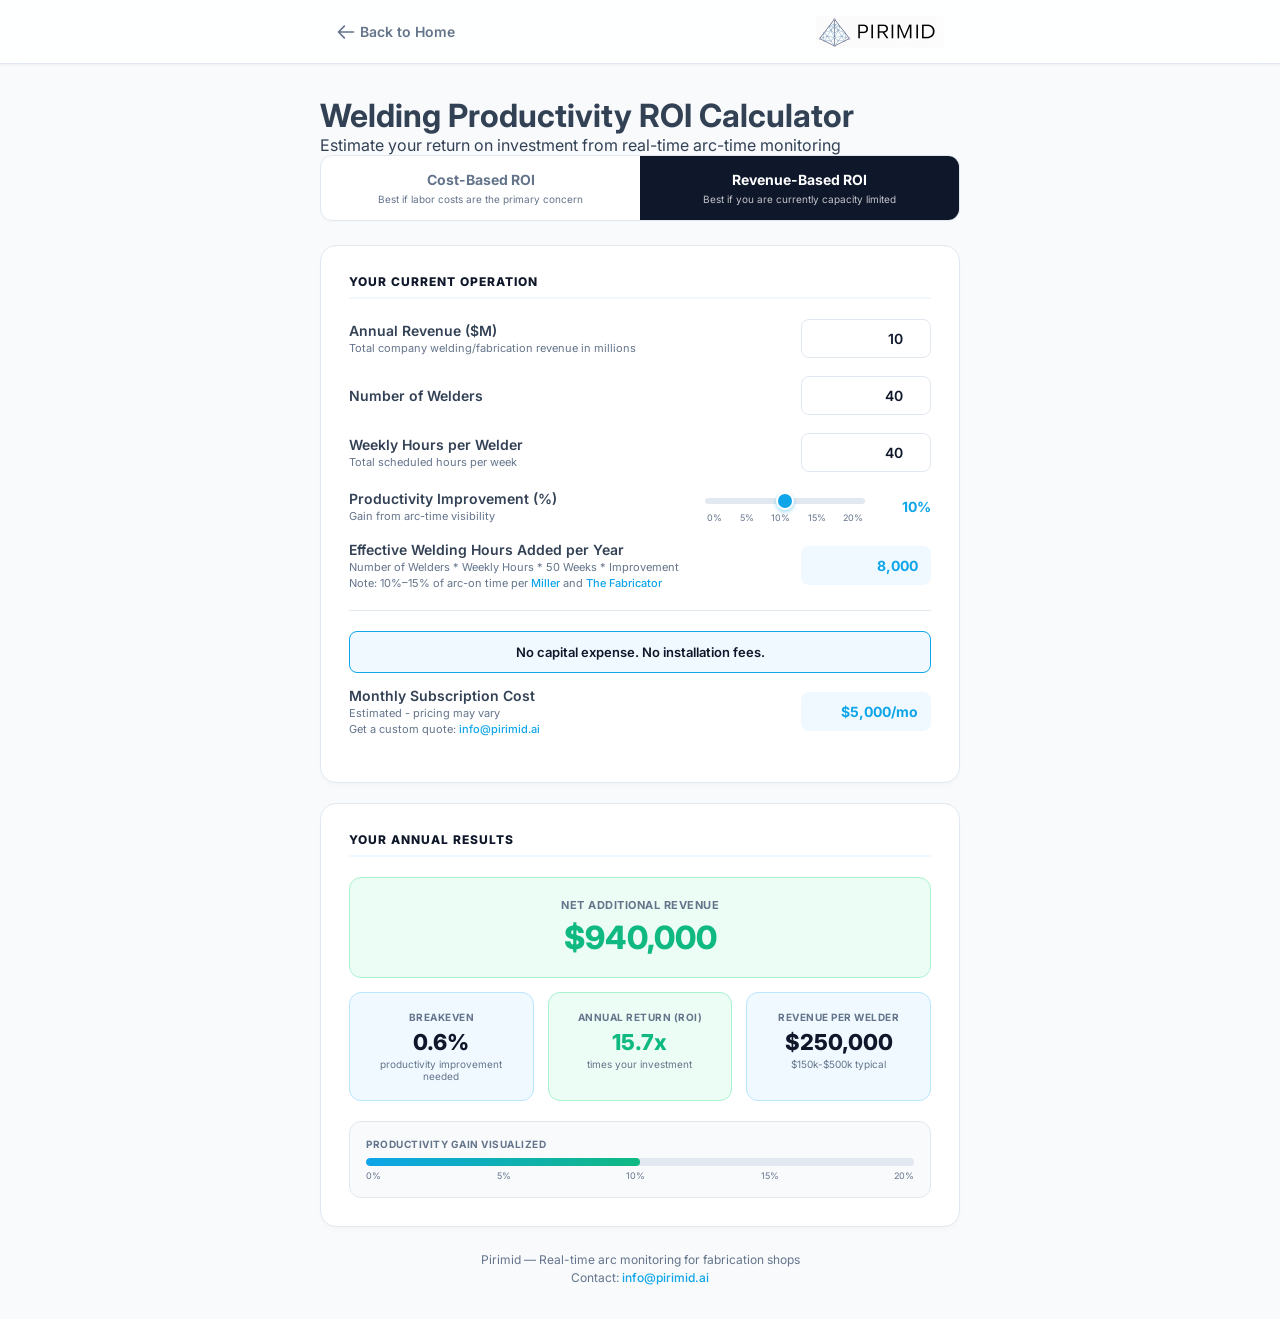
==== commit a5b6aa1f: "Website Formatting cleanup." ====
--- a/pirimid_roi_calculator.html
+++ b/pirimid_roi_calculator.html
@@ -2,21 +2,28 @@
 <html lang="en">
 
 <head>
-  <meta charset="UTF-8" />
-  <meta name="viewport" content="width=device-width, initial-scale=1.0" />
+  <meta charset="UTF-8">
+  <meta name="viewport" content="width=device-width, initial-scale=1.0">
+  <meta name="description"
+    content="Calculate your potential return on investment (ROI) with Pirimid's real-time arc-time monitoring. Estimate labor savings or revenue increases today.">
+  <link rel="canonical" href="https://pirimid.ai/pirimid_roi_calculator.html">
   <title>Pirimid ROI Calculator</title>
   <link rel="icon" type="image/png" href="PirimidLogo.png">
+  <link rel="preconnect" href="https://fonts.googleapis.com">
+  <link rel="preconnect" href="https://fonts.gstatic.com" crossorigin>
+  <link href="https://fonts.googleapis.com/css2?family=Inter:wght@400;500;600;700;800&display=swap" rel="stylesheet">
   <style>
     :root {
-      --primary: #1a3a5c;
-      --accent: #2e7d9e;
-      --accent-light: #e8f4f8;
-      --green: #1e7e34;
-      --green-light: #d4edda;
-      --border: #cdd8e3;
-      --muted: #6c757d;
+      --primary: #0f172a;
+      --accent: #0ea5e9;
+      --accent-hover: #0284c7;
+      --accent-light: #f0f9ff;
+      --green: #10b981;
+      --green-light: #ecfdf5;
+      --border: #e2e8f0;
+      --muted: #64748b;
       --white: #ffffff;
-      --bg: #f4f7fa;
+      --bg: #f8fafc;
     }
 
     * {
@@ -26,20 +33,74 @@
     }
 
     body {
-      font-family: 'Segoe UI', Arial, sans-serif;
+      font-family: 'Inter', -apple-system, BlinkMacSystemFont, sans-serif;
       background: var(--bg);
-      color: #222;
+      color: #334155;
       min-height: 100vh;
-      padding: 32px 16px;
+      padding: 96px 16px 32px;
     }
 
     a {
       color: var(--accent);
       text-decoration: none;
+      font-weight: 500;
     }
 
     a:hover {
       text-decoration: underline;
+      color: var(--accent-hover);
+    }
+
+    .navbar {
+      position: fixed;
+      top: 0;
+      left: 0;
+      right: 0;
+      height: 64px;
+      background: rgba(255, 255, 255, 0.85);
+      backdrop-filter: blur(12px);
+      -webkit-backdrop-filter: blur(12px);
+      border-bottom: 1px solid var(--border);
+      z-index: 100;
+      display: flex;
+      align-items: center;
+      box-shadow: 0 1px 2px 0 rgba(0, 0, 0, 0.05);
+    }
+
+    .nav-container {
+      width: 100%;
+      max-width: 640px;
+      margin: 0 auto;
+      padding: 0 16px;
+      display: flex;
+      justify-content: space-between;
+      align-items: center;
+    }
+
+    .back-link {
+      font-size: 14px;
+      font-weight: 600;
+      color: var(--muted);
+      display: flex;
+      align-items: center;
+      transition: color 0.15s;
+    }
+
+    .back-link:hover {
+      color: var(--accent);
+      text-decoration: none;
+    }
+
+    .back-icon {
+      display: inline-block;
+      vertical-align: middle;
+      margin-right: 4px;
+    }
+
+    .nav-logo img {
+      display: block;
+      height: 32px;
+      width: auto;
     }
 
     .container {
@@ -52,26 +113,16 @@
       margin-bottom: 28px;
     }
 
-    header .logo {
-      font-size: 22px;
-      font-weight: 700;
-      color: var(--primary);
-      letter-spacing: 1px;
-    }
-
-    header .logo span {
-      color: var(--accent);
-    }
-
     header h1 {
-      font-size: 20px;
-      font-weight: 600;
+      font-size: 24px;
+      font-weight: 800;
       color: var(--primary);
       margin-top: 4px;
+      letter-spacing: -0.5px;
     }
 
     header p {
-      font-size: 13px;
+      font-size: 14px;
       color: var(--muted);
       margin-top: 6px;
     }
@@ -79,10 +130,11 @@
     .mode-toggle {
       display: flex;
       background: var(--white);
-      border: 2px solid var(--border);
-      border-radius: 10px;
+      border: 1.5px solid var(--border);
+      border-radius: 12px;
       overflow: hidden;
       margin-bottom: 24px;
+      box-shadow: 0 1px 3px rgba(0, 0, 0, 0.02);
     }
 
     .mode-btn {
@@ -91,10 +143,11 @@
       border: none;
       background: transparent;
       cursor: pointer;
+      font-family: inherit;
       font-size: 14px;
-      font-weight: 600;
-      color: var(--muted);
-      transition: all 0.2s;
+      font-weight: 700;
+      color: var(--muted);
+      transition: all 0.2s cubic-bezier(0.16, 1, 0.3, 1);
       text-align: center;
       line-height: 1.4;
     }
@@ -118,20 +171,20 @@
 
     .card {
       background: var(--white);
-      border-radius: 12px;
+      border-radius: 16px;
       border: 1px solid var(--border);
-      padding: 24px;
+      padding: 28px;
       margin-bottom: 20px;
-      box-shadow: 0 2px 8px rgba(0, 0, 0, 0.05);
+      box-shadow: 0 4px 6px -1px rgba(0, 0, 0, 0.02), 0 2px 4px -2px rgba(0, 0, 0, 0.02);
     }
 
     .card h2 {
-      font-size: 14px;
-      font-weight: 700;
+      font-size: 12px;
+      font-weight: 800;
       color: var(--primary);
       text-transform: uppercase;
-      letter-spacing: 0.5px;
-      margin-bottom: 16px;
+      letter-spacing: 1px;
+      margin-bottom: 20px;
       padding-bottom: 8px;
       border-bottom: 2px solid var(--accent-light);
     }
@@ -140,13 +193,14 @@
       display: flex;
       align-items: center;
       justify-content: space-between;
-      margin-bottom: 14px;
-      gap: 12px;
+      margin-bottom: 18px;
+      gap: 16px;
     }
 
     .field label {
       font-size: 14px;
-      color: #333;
+      font-weight: 600;
+      color: #334155;
       flex: 1;
       min-width: 0;
     }
@@ -156,16 +210,19 @@
       font-size: 11px;
       color: var(--muted);
       font-weight: 400;
+      margin-top: 2px;
     }
 
     .field input[type="number"] {
       width: 130px;
-      padding: 8px 10px;
+      padding: 10px 12px;
       border: 1.5px solid var(--border);
-      border-radius: 7px;
+      border-radius: 8px;
+      font-family: inherit;
       font-size: 14px;
+      font-weight: 600;
       text-align: right;
-      color: #222;
+      color: var(--primary);
       transition: border-color 0.15s;
       flex-shrink: 0;
     }
@@ -175,29 +232,69 @@
       border-color: var(--accent);
     }
 
-    .field input[type="range"] {
-      width: 100px;
-      flex-shrink: 0;
+    .slider-wrapper {
+      display: flex;
+      flex-direction: column;
+      align-items: stretch;
+      flex: 0 0 160px;
+    }
+
+    /* Range Slider Styling */
+    input[type="range"] {
+      -webkit-appearance: none;
+      appearance: none;
+      width: 100%;
+      height: 6px;
+      background: #e2e8f0;
+      border-radius: 9999px;
+      outline: none;
+      margin: 8px 0;
+    }
+
+    input[type="range"]::-webkit-slider-thumb {
+      -webkit-appearance: none;
+      appearance: none;
+      width: 18px;
+      height: 18px;
+      border-radius: 50%;
+      background: var(--accent);
+      cursor: pointer;
+      border: 2px solid var(--white);
+      box-shadow: 0 2px 4px rgba(14, 165, 233, 0.4);
+      transition: transform 0.1s;
+    }
+
+    input[type="range"]::-webkit-slider-thumb:hover {
+      transform: scale(1.1);
+      background: var(--accent-hover);
+    }
+
+    .slider-ticks {
+      display: flex;
+      justify-content: space-between;
+      font-size: 9px;
+      color: var(--muted);
+      padding: 0 2px;
     }
 
     .range-val {
       width: 50px;
       text-align: right;
-      font-size: 13px;
-      font-weight: 600;
+      font-size: 14px;
+      font-weight: 700;
       color: var(--accent);
       flex-shrink: 0;
     }
 
     .field .computed {
       width: 130px;
-      padding: 8px 10px;
+      padding: 10px 12px;
       border: 1.5px solid var(--accent-light);
-      border-radius: 7px;
+      border-radius: 8px;
       font-size: 14px;
       text-align: right;
       color: var(--accent);
-      font-weight: 600;
+      font-weight: 700;
       background: var(--accent-light);
       flex-shrink: 0;
     }
@@ -210,19 +307,39 @@
 
     .result-box {
       background: var(--accent-light);
-      border-radius: 10px;
-      padding: 16px 14px;
+      border-radius: 12px;
+      padding: 18px 14px;
       text-align: center;
-      border: 1px solid #b8d9e8;
+      border: 1px solid #bae6fd;
+      transition: box-shadow 0.3s ease;
     }
 
     .result-box.highlight {
       background: var(--green-light);
-      border-color: #a3d6b0;
+      border-color: #a7f3d0;
+    }
+
+    @keyframes pulse-glow {
+      0% {
+        box-shadow: 0 0 0 0 rgba(16, 185, 129, 0.4);
+      }
+
+      70% {
+        box-shadow: 0 0 0 10px rgba(16, 185, 129, 0);
+      }
+
+      100% {
+        box-shadow: 0 0 0 0 rgba(16, 185, 129, 0);
+      }
+    }
+
+    .pulse-glow-emerald {
+      animation: pulse-glow 2s infinite;
     }
 
     .result-box .label {
-      font-size: 11px;
+      font-size: 10px;
+      font-weight: 700;
       text-transform: uppercase;
       letter-spacing: 0.5px;
       color: var(--muted);
@@ -231,7 +348,7 @@
 
     .result-box .value {
       font-size: 22px;
-      font-weight: 700;
+      font-weight: 800;
       color: var(--primary);
     }
 
@@ -240,22 +357,23 @@
     }
 
     .result-box .sub {
-      font-size: 11px;
+      font-size: 10px;
       color: var(--muted);
       margin-top: 3px;
     }
 
     .results-full {
       background: var(--green-light);
-      border: 1px solid #a3d6b0;
-      border-radius: 10px;
-      padding: 16px 14px;
+      border: 1px solid #a7f3d0;
+      border-radius: 12px;
+      padding: 20px 14px;
       text-align: center;
       margin-bottom: 14px;
     }
 
     .results-full .label {
       font-size: 11px;
+      font-weight: 700;
       text-transform: uppercase;
       letter-spacing: 0.5px;
       color: var(--muted);
@@ -263,15 +381,56 @@
     }
 
     .results-full .value {
-      font-size: 28px;
+      font-size: 32px;
+      font-weight: 800;
+      color: var(--green);
+    }
+
+    /* Results Visual Bar container */
+    .results-visual-container {
+      margin-top: 20px;
+      padding: 16px;
+      background: #f8fafc;
+      border-radius: 12px;
+      border: 1px solid var(--border);
+    }
+
+    .visual-bar-label {
+      font-size: 10px;
+      text-transform: uppercase;
+      letter-spacing: 0.5px;
+      color: var(--muted);
+      margin-bottom: 8px;
       font-weight: 700;
-      color: var(--green);
+    }
+
+    .visual-bar-track {
+      height: 8px;
+      background: #e2e8f0;
+      border-radius: 9999px;
+      overflow: hidden;
+      position: relative;
+    }
+
+    .visual-bar-fill {
+      height: 100%;
+      background: linear-gradient(90deg, var(--accent) 0%, var(--green) 100%);
+      border-radius: 9999px;
+      transition: width 0.3s ease-out;
+    }
+
+    .visual-bar-ticks {
+      display: flex;
+      justify-content: space-between;
+      font-size: 9px;
+      color: var(--muted);
+      margin-top: 4px;
     }
 
     .divider {
       border: none;
       border-top: 1px solid var(--border);
-      margin: 18px 0;
+      margin: 20px 0;
     }
 
     .promo-box {
@@ -286,34 +445,104 @@
       margin-bottom: 14px;
     }
 
+    #panel-cost,
+    #panel-revenue {
+      transition: opacity 0.15s ease-out, transform 0.15s ease-out;
+    }
+
     footer {
       text-align: center;
       font-size: 12px;
       color: var(--muted);
-      margin-top: 8px;
+      margin-top: 24px;
+      line-height: 1.5;
     }
 
     .hidden {
       display: none !important;
     }
+
+    /* Mobile Responsive Overrides */
+    @media (max-width: 640px) {
+      body {
+        padding: 80px 12px 24px;
+      }
+
+      .card {
+        padding: 20px;
+      }
+
+      .field {
+        flex-direction: column;
+        align-items: stretch;
+        gap: 6px;
+        margin-bottom: 20px;
+      }
+
+      .field label {
+        margin-bottom: 2px;
+      }
+
+      .slider-wrapper {
+        flex: 1 1 auto;
+      }
+
+      .field input[type="number"],
+      .field .computed {
+        width: 100%;
+        text-align: left;
+      }
+
+      .results-grid {
+        grid-template-columns: 1fr;
+        gap: 10px;
+      }
+
+      .mode-toggle {
+        flex-direction: column;
+      }
+
+      .mode-btn {
+        border-bottom: 1.5px solid var(--border);
+      }
+
+      .mode-btn:last-child {
+        border-bottom: none;
+      }
+    }
   </style>
 </head>
 
 <body>
+  <!-- Sticky Header -->
+  <header class="navbar" aria-label="Main Navigation">
+    <div class="nav-container">
+      <a href="index.html" class="back-link">
+        <svg xmlns="http://www.w3.org/2000/svg" width="20" height="20" fill="none" viewBox="0 0 24 24"
+          stroke="currentColor" class="back-icon">
+          <path stroke-linecap="round" stroke-linejoin="round" stroke-width="2" d="M10 19l-7-7m0 0l7-7m-7 7h18" />
+        </svg>
+        Back to Home
+      </a>
+      <div class="nav-logo">
+        <a href="index.html"><img src="PirimidLogoWebsite.png" alt="Pirimid Logo"></a>
+      </div>
+    </div>
+  </header>
+
   <div class="container">
 
-    <header>
-      <div class="logo"><a href="index.html"><img src="PirimidLogoWebsite.png" alt="Pirimid Logo" width="250"></a></div>
+    <div class="main-page-header">
       <h1>Welding Productivity ROI Calculator</h1>
       <p>Estimate your return on investment from real-time arc-time monitoring</p>
-    </header>
+    </div>
 
     <div class="mode-toggle">
-      <button class="mode-btn" id="btn-cost" onclick="setMode('cost')">
+      <button class="mode-btn" id="btn-cost" type="button" onclick="setMode('cost')">
         Cost-Based ROI
         <span class="tag">Best if labor costs are the primary concern</span>
       </button>
-      <button class="mode-btn active" id="btn-revenue" onclick="setMode('revenue')">
+      <button class="mode-btn active" id="btn-revenue" type="button" onclick="setMode('revenue')">
         Revenue-Based ROI
         <span class="tag">Best if you are currently capacity limited</span>
       </button>
@@ -347,8 +576,123 @@
           <label>Productivity Improvement (%)
             <span class="hint">Gain from arc-time visibility</span>
           </label>
-          <input type="range" id="c-improvement" min="0" max="20" value="10" oninput="calcCost()" />
+          <div class="slider-wrapper">
+            <input type="range" id="c-improvement" min="0" max="20" value="10" oninput="calcCost()" />
+            <div class="slider-ticks">
+              <span>0%</span>
+              <span>5%</span>
+              <span>10%</span>
+              <span>15%</span>
+              <span>20%</span>
+            </div>
+          </div>
           <span class="range-val" id="c-improvement-val">10%</span>
+        </div>
+
+        <div class="field">
+          <label>Effective Welding Hours Added per Year
+            <span class="hint">Number of Welders * Weekly Hours * 52 Weeks * Improvement</span>
+            <span class="hint">Note: 10%–15% of arc-on time per <a
+                href="https://www.millerwelds.com/resources/article-library/what-is-welding-arc-on-time-and-are-you-overestimating-it#:~:text=Overestimating%20welding%20arc%2Don%20time,is%20only%2010%2D12%25."
+                target="_blank" rel="noopener noreferrer">Miller</a> and <a
+                href="https://www.thefabricator.com/thewelder/article/arcwelding/maximizing-arc-on-time#:~:text=%E2%80%9CFive%20years%20ago%2C%20the%20operator,them%20away%20from%20actually%20welding%3F"
+                target="_blank" rel="noopener noreferrer">The Fabricator</a></span>
+          </label>
+          <div class="computed" id="c-welding-hours">—</div>
+        </div>
+
+        <hr class="divider" />
+
+        <div class="promo-box">No capital expense. No installation fees.</div>
+
+        <div class="field">
+          <label>Monthly Subscription Cost
+            <span class="hint">Estimated - pricing may vary</span>
+            <span class="hint">Get a custom quote: <a href="mailto:info@pirimid.ai">info@pirimid.ai</a></span>
+          </label>
+          <div class="computed" id="c-cost-display">—</div>
+        </div>
+      </div>
+
+      <div class="card">
+        <h2>Your Annual Results</h2>
+        <div class="results-full">
+          <div class="label">Net Annual Savings</div>
+          <div class="value" id="c-savings">—</div>
+        </div>
+        <div class="results-grid">
+          <div class="result-box">
+            <div class="label">Breakeven</div>
+            <div class="value" id="c-breakeven">—</div>
+            <div class="sub">productivity improvement needed</div>
+          </div>
+          <div class="result-box highlight" id="c-roi-box">
+            <div class="label">Annual Return (ROI)</div>
+            <div class="value" id="c-roi">—</div>
+            <div class="sub">times your investment</div>
+          </div>
+          <div class="result-box">
+            <div class="label">Labor Cost per Welder</div>
+            <div class="value" id="c-annual-cost">—</div>
+          </div>
+        </div>
+
+        <!-- Results Visual Bar container -->
+        <div class="results-visual-container">
+          <div class="visual-bar-label">Productivity Gain Visualized</div>
+          <div class="visual-bar-track">
+            <div class="visual-bar-fill" id="c-visual-fill"></div>
+          </div>
+          <div class="visual-bar-ticks">
+            <span>0%</span>
+            <span>5%</span>
+            <span>10%</span>
+            <span>15%</span>
+            <span>20%</span>
+          </div>
+        </div>
+      </div>
+    </div>
+
+    <!-- REVENUE-BASED PANEL -->
+    <div id="panel-revenue">
+      <div class="card">
+        <h2>Your Current Operation</h2>
+
+        <div class="field">
+          <label>Annual Revenue ($M)
+            <span class="hint">Total company welding/fabrication revenue in millions</span>
+          </label>
+          <input type="number" id="r-revenue" value="10" min="0" oninput="calcRevenue()" />
+        </div>
+
+        <div class="field">
+          <label>Number of Welders</label>
+          <input type="number" id="r-welders" value="40" min="1" oninput="calcRevenue()" />
+        </div>
+
+        <div class="field">
+          <label>Weekly Hours per Welder
+            <span class="hint">Total scheduled hours per week</span>
+          </label>
+          <input type="number" id="r-weekly-hours" value="40" min="1" oninput="calcRevenue()" />
+        </div>
+
+        <div class="field">
+          <label>Productivity Improvement (%)
+            <span class="hint">Gain from arc-time visibility</span>
+          </label>
+          <div class="slider-wrapper">
+            <input type="range" id="r-improvement" min="0" max="20" value="10" oninput="calcRevenue()" />
+            <div class="slider-ticks">
+              <span>0%</span>
+              <span>5%</span>
+              <span>10%</span>
+              <span>15%</span>
+              <span>20%</span>
+            </div>
+          </div>
+          <span class="range-val" id="r-improvement-val">10%</span>
         </div>
 
         <div class="field">
@@ -360,88 +704,6 @@
                 href="https://www.thefabricator.com/thewelder/article/arcwelding/maximizing-arc-on-time#:~:text=%E2%80%9CFive%20years%20ago%2C%20the%20operator,them%20away%20from%20actually%20welding%3F"
                 target="_blank" rel="noopener noreferrer">The Fabricator</a></span>
           </label>
-          <div class="computed" id="c-welding-hours">—</div>
-        </div>
-
-        <hr class="divider" />
-
-        <div class="promo-box">No capital expense. No installation fees.</div>
-
-        <div class="field">
-          <label>Monthly Subscription Cost
-            <span class="hint">Estimated - pricing may vary</span>
-            <span class="hint">Get a custom quote: <a href="mailto:info@pirimid.ai">info@pirimid.ai</a></span>
-          </label>
-          <div class="computed" id="c-cost-display">—</div>
-        </div>
-      </div>
-
-      <div class="card">
-        <h2>Your Annual Results</h2>
-        <div class="results-full">
-          <div class="label">Net Annual Savings</div>
-          <div class="value" id="c-savings">—</div>
-        </div>
-        <div class="results-grid">
-          <div class="result-box">
-            <div class="label">Breakeven</div>
-            <div class="value" id="c-breakeven">—</div>
-            <div class="sub">productivity improvement needed</div>
-          </div>
-          <div class="result-box highlight">
-            <div class="label">Annual Return (ROI)</div>
-            <div class="value" id="c-roi">—</div>
-            <div class="sub">times your investment</div>
-          </div>
-          <div class="result-box">
-            <div class="label">Labor Cost per Welder</div>
-            <div class="value" id="c-annual-cost">—</div>
-          </div>
-        </div>
-      </div>
-    </div>
-
-    <!-- REVENUE-BASED PANEL -->
-    <div id="panel-revenue">
-      <div class="card">
-        <h2>Your Current Operation</h2>
-
-        <div class="field">
-          <label>Annual Revenue ($M)
-            <span class="hint">Total company welding/fabrication revenue in millions</span>
-          </label>
-          <input type="number" id="r-revenue" value="10" min="0" oninput="calcRevenue()" />
-        </div>
-
-        <div class="field">
-          <label>Number of Welders</label>
-          <input type="number" id="r-welders" value="40" min="1" oninput="calcRevenue()" />
-        </div>
-
-        <div class="field">
-          <label>Weekly Hours per Welder
-            <span class="hint">Total scheduled hours per week</span>
-          </label>
-          <input type="number" id="r-weekly-hours" value="40" min="1" oninput="calcRevenue()" />
-        </div>
-
-        <div class="field">
-          <label>Productivity Improvement (%)
-            <span class="hint">Gain from arc-time visibility</span>
-          </label>
-          <input type="range" id="r-improvement" min="0" max="20" value="10" oninput="calcRevenue()" />
-          <span class="range-val" id="r-improvement-val">10%</span>
-        </div>
-
-        <div class="field">
-          <label>Effective Welding Hours Added per Year
-            <span class="hint">Number of Welders * Weekly Hours * 52 Weeks * Improvement</span>
-            <span class="hint">Note: 10%–15% of arc-on time per <a
-                href="https://www.millerwelds.com/resources/article-library/what-is-welding-arc-on-time-and-are-you-overestimating-it#:~:text=Overestimating%20welding%20arc%2Don%20time,is%20only%2010%2D12%25."
-                target="_blank" rel="noopener noreferrer">Miller</a> and <a
-                href="https://www.thefabricator.com/thewelder/article/arcwelding/maximizing-arc-on-time#:~:text=%E2%80%9CFive%20years%20ago%2C%20the%20operator,them%20away%20from%20actually%20welding%3F"
-                target="_blank" rel="noopener noreferrer">The Fabricator</a></span>
-          </label>
           <div class="computed" id="r-welding-hours">—</div>
         </div>
 
@@ -461,7 +723,7 @@
       <div class="card">
         <h2>Your Annual Results</h2>
         <div class="results-full">
-          <div class="label">Net Annual Savings</div>
+          <div class="label">Net Additional Revenue</div>
           <div class="value" id="r-add-revenue">—</div>
         </div>
         <div class="results-grid">
@@ -470,7 +732,7 @@
             <div class="value" id="r-breakeven">—</div>
             <div class="sub">productivity improvement needed</div>
           </div>
-          <div class="result-box highlight">
+          <div class="result-box highlight" id="r-roi-box">
             <div class="label">Annual Return (ROI)</div>
             <div class="value" id="r-roi">—</div>
             <div class="sub">times your investment</div>
@@ -481,6 +743,21 @@
             <div class="sub">$150k-$500k typical</div>
           </div>
         </div>
+
+        <!-- Results Visual Bar container -->
+        <div class="results-visual-container">
+          <div class="visual-bar-label">Productivity Gain Visualized</div>
+          <div class="visual-bar-track">
+            <div class="visual-bar-fill" id="r-visual-fill"></div>
+          </div>
+          <div class="visual-bar-ticks">
+            <span>0%</span>
+            <span>5%</span>
+            <span>10%</span>
+            <span>15%</span>
+            <span>20%</span>
+          </div>
+        </div>
       </div>
     </div>
 
@@ -490,11 +767,63 @@
   </div>
 
   <script>
+    const prevValues = {
+      cSavings: 0,
+      cBreakeven: 0,
+      cRoi: 0,
+      rAddRevenue: 0,
+      rBreakeven: 0,
+      rRoi: 0
+    };
+
+    const animationTrackers = {};
+
+    function animateValue(id, start, end, duration, formatFn) {
+      if (animationTrackers[id]) {
+        cancelAnimationFrame(animationTrackers[id]);
+      }
+
+      const startTime = performance.now();
+
+      function update(currentTime) {
+        const elapsed = currentTime - startTime;
+        const progress = Math.min(elapsed / duration, 1);
+        const ease = progress * (2 - progress); // easeOutQuad
+        const currentValue = start + (end - start) * ease;
+
+        const el = document.getElementById(id);
+        if (el) {
+          el.textContent = formatFn(currentValue);
+        }
+
+        if (progress < 1) {
+          animationTrackers[id] = requestAnimationFrame(update);
+        } else if (el) {
+          el.textContent = formatFn(end);
+        }
+      }
+
+      animationTrackers[id] = requestAnimationFrame(update);
+    }
+
     function setMode(mode) {
-      document.getElementById('panel-cost').classList.toggle('hidden', mode !== 'cost');
-      document.getElementById('panel-revenue').classList.toggle('hidden', mode !== 'revenue');
-      document.getElementById('btn-cost').classList.toggle('active', mode === 'cost');
-      document.getElementById('btn-revenue').classList.toggle('active', mode === 'revenue');
+      const isCost = mode === 'cost';
+      const activePanel = document.getElementById(isCost ? 'panel-cost' : 'panel-revenue');
+      const inactivePanel = document.getElementById(isCost ? 'panel-revenue' : 'panel-cost');
+
+      document.getElementById('btn-cost').classList.toggle('active', isCost);
+      document.getElementById('btn-revenue').classList.toggle('active', !isCost);
+
+      inactivePanel.style.opacity = '0';
+      inactivePanel.style.transform = 'translateY(8px)';
+
+      setTimeout(() => {
+        inactivePanel.classList.add('hidden');
+        activePanel.classList.remove('hidden');
+        activePanel.offsetHeight; // force reflow
+        activePanel.style.opacity = '1';
+        activePanel.style.transform = 'translateY(0)';
+      }, 150);
     }
 
     function fmt(n) {
@@ -519,6 +848,12 @@
       const improve = parseFloat(document.getElementById('c-improvement').value) / 100 || 0;
 
       document.getElementById('c-improvement-val').textContent = document.getElementById('c-improvement').value + '%';
+
+      // Visual progress bar update
+      const visualFill = document.getElementById('c-visual-fill');
+      if (visualFill) {
+        visualFill.style.width = (improve * 500) + '%';
+      }
 
       const weldingHoursAdded = welders * weeklyHours * 52 * improve;
       const subMonthly = welders * 125;
@@ -534,9 +869,26 @@
       document.getElementById('c-welding-hours').textContent = Math.round(weldingHoursAdded).toLocaleString();
       document.getElementById('c-cost-display').textContent = '$' + subMonthly.toLocaleString() + '/mo';
       document.getElementById('c-annual-cost').textContent = fmt(costPerWelder);
-      document.getElementById('c-savings').textContent = fmt(netSavings);
-      document.getElementById('c-breakeven').textContent = fmtBreakevenPercent(breakevenImprove);
-      document.getElementById('c-roi').textContent = fmtX(roi);
+
+      // Pulse glow for ROI
+      const roiBox = document.getElementById('c-roi-box');
+      if (roiBox) {
+        if (roi >= 10) {
+          roiBox.classList.add('pulse-glow-emerald');
+        } else {
+          roiBox.classList.remove('pulse-glow-emerald');
+        }
+      }
+
+      // Smooth count-up animations
+      animateValue('c-savings', prevValues.cSavings, netSavings, 300, fmt);
+      prevValues.cSavings = netSavings;
+
+      animateValue('c-breakeven', prevValues.cBreakeven, isFinite(breakevenImprove) ? breakevenImprove : 0, 300, fmtBreakevenPercent);
+      prevValues.cBreakeven = isFinite(breakevenImprove) ? breakevenImprove : 0;
+
+      animateValue('c-roi', prevValues.cRoi, isFinite(roi) ? roi : 0, 300, fmtX);
+      prevValues.cRoi = isFinite(roi) ? roi : 0;
     }
 
     function calcRevenue() {
@@ -547,6 +899,12 @@
       const improve = parseFloat(document.getElementById('r-improvement').value) / 100 || 0;
 
       document.getElementById('r-improvement-val').textContent = document.getElementById('r-improvement').value + '%';
+
+      // Visual progress bar update
+      const visualFill = document.getElementById('r-visual-fill');
+      if (visualFill) {
+        visualFill.style.width = (improve * 500) + '%';
+      }
 
       const weldingHoursAdded = welders * weeklyHours * 50 * improve;
       const subMonthly = welders * 125;
@@ -560,12 +918,30 @@
 
       document.getElementById('r-welding-hours').textContent = Math.round(weldingHoursAdded).toLocaleString();
       document.getElementById('r-cost-display').textContent = '$' + subMonthly.toLocaleString() + '/mo';
-      document.getElementById('r-add-revenue').textContent = fmt(netAddRevenue);
       document.getElementById('r-rev-per-welder').textContent = fmt(revPerWelder);
-      document.getElementById('r-breakeven').textContent = fmtBreakevenPercent(breakevenImprove);
-      document.getElementById('r-roi').textContent = fmtX(roi);
-    }
-
+
+      // Pulse glow for ROI
+      const roiBox = document.getElementById('r-roi-box');
+      if (roiBox) {
+        if (roi >= 10) {
+          roiBox.classList.add('pulse-glow-emerald');
+        } else {
+          roiBox.classList.remove('pulse-glow-emerald');
+        }
+      }
+
+      // Smooth count-up animations
+      animateValue('r-add-revenue', prevValues.rAddRevenue, netAddRevenue, 300, fmt);
+      prevValues.rAddRevenue = netAddRevenue;
+
+      animateValue('r-breakeven', prevValues.rBreakeven, isFinite(breakevenImprove) ? breakevenImprove : 0, 300, fmtBreakevenPercent);
+      prevValues.rBreakeven = isFinite(breakevenImprove) ? breakevenImprove : 0;
+
+      animateValue('r-roi', prevValues.rRoi, isFinite(roi) ? roi : 0, 300, fmtX);
+      prevValues.rRoi = isFinite(roi) ? roi : 0;
+    }
+
+    // Initial calcs
     calcCost();
     calcRevenue();
   </script>
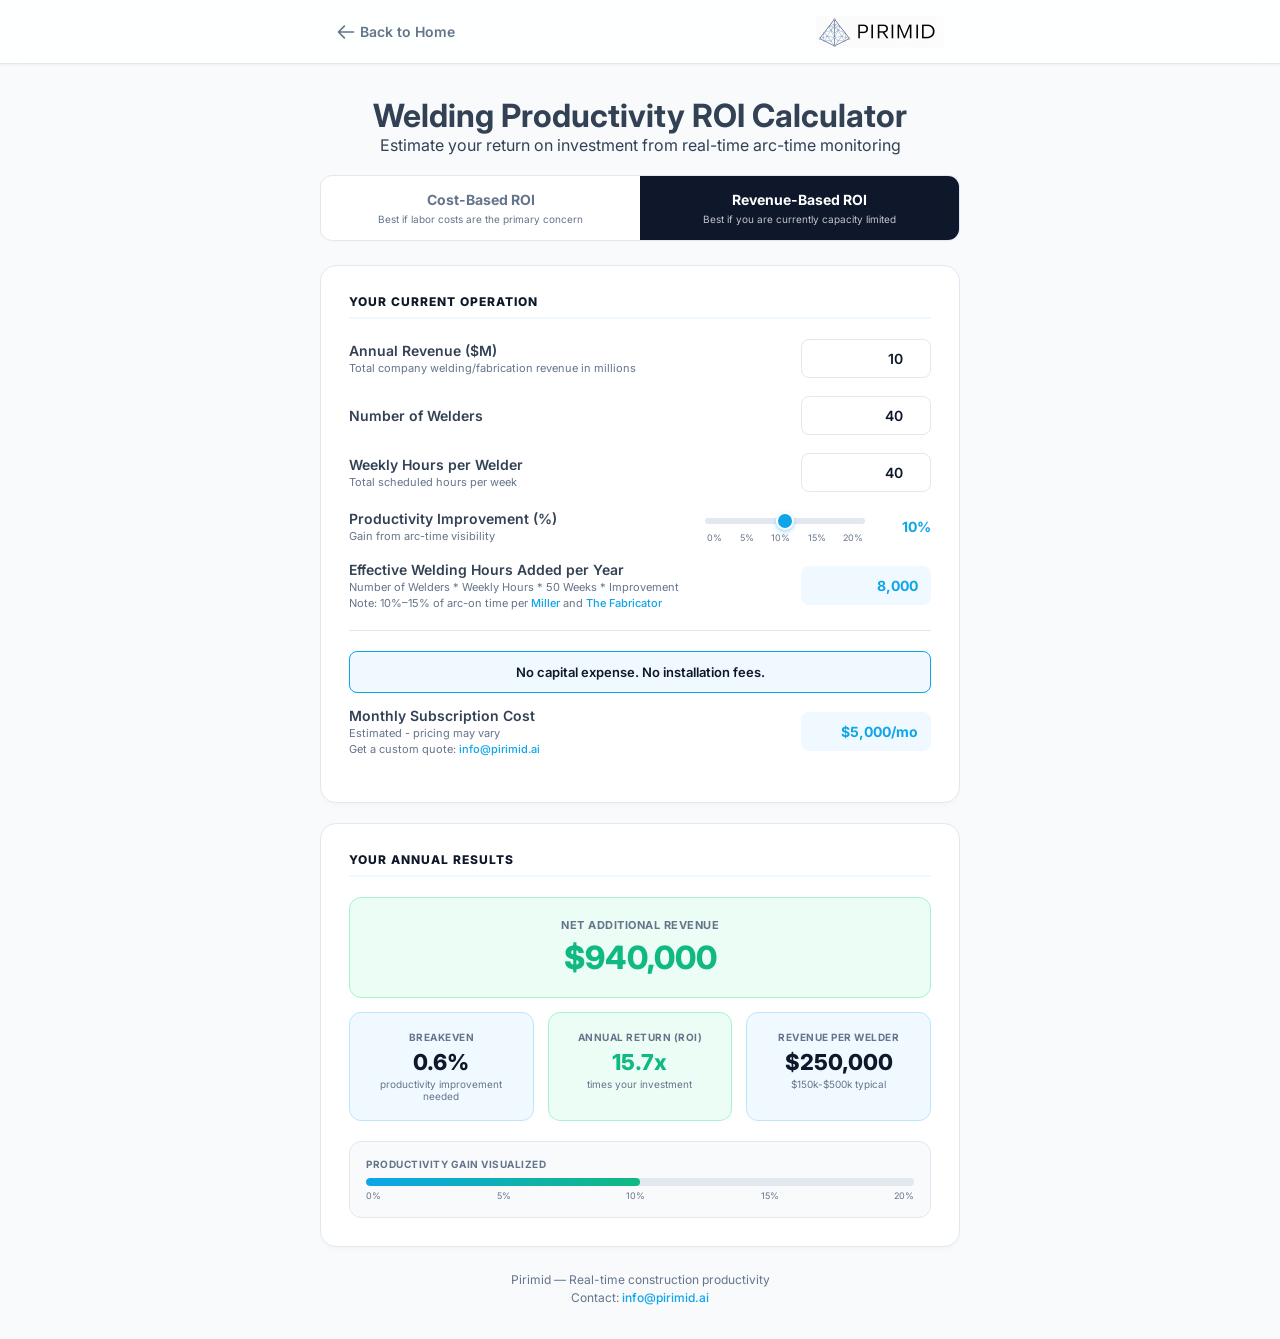
==== commit 0fadcb28: "Minor tweaks to ROI calculator." ====
--- a/pirimid_roi_calculator.html
+++ b/pirimid_roi_calculator.html
@@ -127,6 +127,10 @@
       margin-top: 6px;
     }
 
+    .main-page-header {
+      text-align: center;
+    }
+
     .mode-toggle {
       display: flex;
       background: var(--white);
@@ -535,6 +539,7 @@
     <div class="main-page-header">
       <h1>Welding Productivity ROI Calculator</h1>
       <p>Estimate your return on investment from real-time arc-time monitoring</p>
+      <br>
     </div>
 
     <div class="mode-toggle">
@@ -761,7 +766,7 @@
       </div>
     </div>
 
-    <footer>Pirimid &mdash; Real-time arc monitoring for fabrication shops<br />
+    <footer>Pirimid &mdash; Real-time construction productivity<br />
       Contact: <a href="mailto:info@pirimid.ai">info@pirimid.ai</a></footer>
 
   </div>
